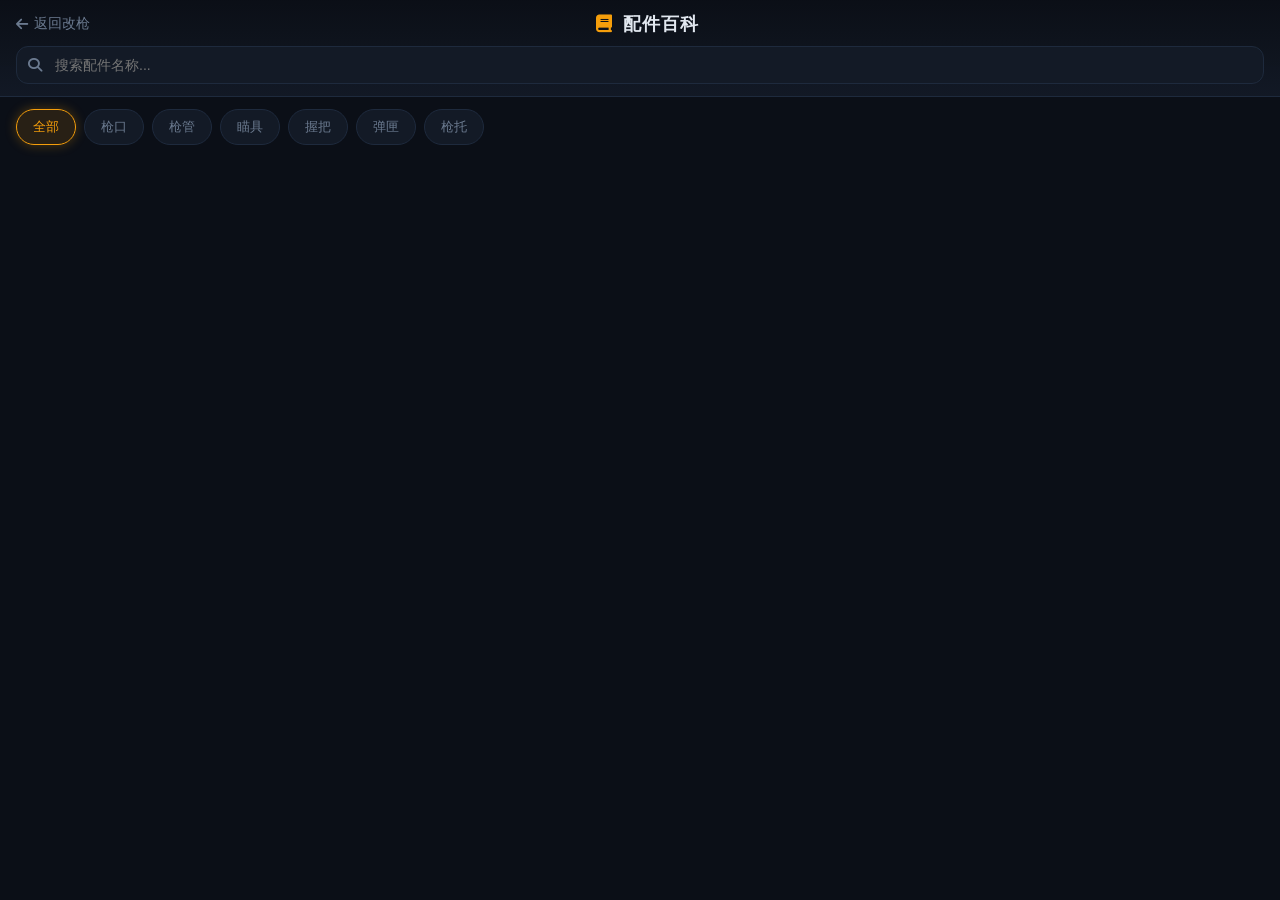
==== wiki.html @ 2f51e4b8 "feat: 更新真实配件数据并新增配件百科页面 - 基于 deltaforcetools.gg 更新配件属性数据库 - 优化AI算法，支持核心属性优先和全部拉满检测 - 新增配件百科查询页面(wiki" ====
<!DOCTYPE html>
<html lang="zh-CN">
<head>
    <meta charset="UTF-8">
    <meta name="viewport" content="width=device-width, initial-scale=1.0, user-scalable=no">
    <title>三角洲行动 · 配件百科</title>
    <link rel="stylesheet" href="style.css">
    <link rel="stylesheet" href="https://cdnjs.cloudflare.com/ajax/libs/font-awesome/6.5.1/css/all.min.css">
    <style>
        /* 百科页面专用样式 */
        .wiki-header {
            position: sticky; top:0; z-index:100;
            background: linear-gradient(180deg, rgba(11,15,23,0.98) 0%, rgba(19,26,38,0.95) 100%);
            backdrop-filter: blur(20px);
            border-bottom: 1px solid var(--border);
            padding: 12px 16px;
        }
        .wiki-header-top {
            display: flex; align-items: center; justify-content: space-between;
            margin-bottom: 10px;
        }
        .wiki-header-top h1 {
            font-size: 18px; font-weight: 700; letter-spacing: 1px;
            display: flex; align-items: center; gap: 10px;
        }
        .wiki-header-top .back-btn {
            color: var(--text-dim); text-decoration: none; font-size: 14px;
            display: flex; align-items: center; gap: 6px;
            transition: color 0.2s;
        }
        .wiki-header-top .back-btn:hover { color: var(--accent); }

        .search-box {
            position: relative;
        }
        .search-box input {
            width: 100%; padding: 10px 14px 10px 38px;
            background: var(--bg-card); border: 1px solid var(--border);
            border-radius: 12px; color: var(--text); font-size: 14px;
            outline: none; transition: border-color 0.2s;
        }
        .search-box input:focus { border-color: var(--accent); }
        .search-box i {
            position: absolute; left: 12px; top: 50%; transform: translateY(-50%);
            color: var(--text-dim); font-size: 14px;
        }
        .search-box .clear-btn {
            position: absolute; right: 10px; top: 50%; transform: translateY(-50%);
            background: none; border: none; color: var(--text-dim);
            cursor: pointer; font-size: 12px; display: none;
        }
        .search-box .clear-btn.show { display: block; }

        .category-tabs {
            display: flex; gap: 8px; overflow-x: auto;
            padding: 12px 16px; scrollbar-width: none;
            -webkit-overflow-scrolling: touch;
        }
        .category-tabs::-webkit-scrollbar { display: none; }
        .category-tab {
            flex-shrink: 0; padding: 8px 16px;
            background: var(--bg-card); border: 1px solid var(--border);
            border-radius: 20px; color: var(--text-dim); font-size: 13px;
            cursor: pointer; transition: all 0.2s; white-space: nowrap;
        }
        .category-tab:hover { border-color: var(--border-light); color: var(--text); }
        .category-tab.active {
            background: rgba(245,158,11,0.12); border-color: var(--accent);
            color: var(--accent); box-shadow: 0 0 12px var(--accent-glow);
        }

        .wiki-content { padding: 0 16px 24px; max-width: 800px; margin: 0 auto; }

        .attachment-card {
            background: var(--bg-card); border: 1px solid var(--border);
            border-radius: 14px; padding: 14px;
            margin-bottom: 10px; transition: all 0.2s;
            animation: fadeIn 0.3s ease;
        }
        .attachment-card:hover { border-color: var(--border-light); }

        .att-card-header {
            display: flex; align-items: center; gap: 10px; margin-bottom: 10px;
        }
        .att-card-icon { font-size: 28px; }
        .att-card-title { flex: 1; }
        .att-card-name { font-size: 15px; font-weight: 600; }
        .att-card-type {
            font-size: 11px; color: var(--text-dim); margin-top: 2px;
            display: inline-block; padding: 2px 8px;
            background: rgba(255,255,255,0.04); border-radius: 10px;
        }

        .att-card-stats {
            display: flex; flex-wrap: wrap; gap: 8px;
        }
        .att-stat-tag {
            font-size: 12px; padding: 5px 10px; border-radius: 8px;
            background: var(--bg); border: 1px solid var(--border);
            display: flex; align-items: center; gap: 4px;
        }
        .att-stat-tag.positive { color: var(--success); border-color: rgba(34,197,94,0.2); }
        .att-stat-tag.negative { color: var(--danger); border-color: rgba(239,68,68,0.2); }
        .att-stat-tag .stat-icon { font-size: 10px; opacity: 0.7; }

        .att-card-tuning {
            margin-top: 10px; padding-top: 10px;
            border-top: 1px solid var(--border);
        }
        .att-card-tuning-label {
            font-size: 11px; color: var(--text-dim); margin-bottom: 6px;
        }
        .att-card-tuning-list {
            display: flex; flex-wrap: wrap; gap: 6px;
        }
        .tuning-tag {
            font-size: 11px; padding: 4px 10px;
            background: rgba(245,158,11,0.08); border: 1px solid rgba(245,158,11,0.15);
            border-radius: 8px; color: var(--accent);
        }

        .empty-state {
            text-align: center; padding: 60px 20px; color: var(--text-dim);
        }
        .empty-state i { font-size: 48px; margin-bottom: 16px; opacity: 0.3; }
        .empty-state p { font-size: 14px; }

        .result-count {
            font-size: 12px; color: var(--text-dim);
            padding: 0 16px 8px; max-width: 800px; margin: 0 auto;
        }

        @keyframes fadeIn {
            from { opacity: 0; transform: translateY(8px); }
            to { opacity: 1; transform: translateY(0); }
        }
    </style>
</head>
<body>
    <header class="wiki-header">
        <div class="wiki-header-top">
            <a href="index.html" class="back-btn"><i class="fas fa-arrow-left"></i> 返回改枪</a>
            <h1><i class="fas fa-book" style="color:var(--accent)"></i> 配件百科</h1>
            <span style="width:60px"></span>
        </div>
        <div class="search-box">
            <i class="fas fa-search"></i>
            <input type="text" id="searchInput" placeholder="搜索配件名称...">
            <button class="clear-btn" id="clearSearch"><i class="fas fa-times"></i></button>
        </div>
    </header>

    <div class="category-tabs" id="categoryTabs"></div>

    <div class="result-count" id="resultCount"></div>
    <main class="wiki-content" id="wikiContent"></main>

    <script src="script.js"></script>
    <script>
    (function() {
        const categories = [
            { key: 'all', name: '全部' },
            { key: 'muzzle', name: '枪口' },
            { key: 'barrel', name: '枪管' },
            { key: 'optic', name: '瞄具' },
            { key: 'grip', name: '握把' },
            { key: 'magazine', name: '弹匣' },
            { key: 'stock', name: '枪托' }
        ];

        let currentCategory = 'all';
        let searchQuery = '';

        const statKeyMap = {
            recoil: { name: '后坐力', icon: 'fa-arrows-alt-v', color: '#ef4444' },
            stability: { name: '稳定性', icon: 'fa-bullseye', color: '#3b82f6' },
            control: { name: '操控', icon: 'fa-running', color: '#22c55e' },
            range: { name: '射程', icon: 'fa-ruler-horizontal', color: '#f59e0b' },
            hipfire: { name: '腰射', icon: 'fa-crosshairs', color: '#a855f7' },
            armor: { name: '穿甲', icon: 'fa-shield-alt', color: '#e67e22' }
        };

        function initWiki() {
            renderTabs();
            renderAttachments();
            bindEvents();
        }

        function renderTabs() {
            const tabs = document.getElementById('categoryTabs');
            tabs.innerHTML = categories.map(c => `
                <button class="category-tab ${c.key === currentCategory ? 'active' : ''}" data-key="${c.key}">
                    ${c.name}
                </button>
            `).join('');

            tabs.querySelectorAll('.category-tab').forEach(tab => {
                tab.addEventListener('click', () => {
                    currentCategory = tab.dataset.key;
                    renderTabs();
                    renderAttachments();
                });
            });
        }

        function renderAttachments() {
            const container = document.getElementById('wikiContent');
            const countEl = document.getElementById('resultCount');

            let items = ALL_ATTACHMENTS_FLAT;

            if (currentCategory !== 'all') {
                items = items.filter(a => a.slot === currentCategory);
            }

            if (searchQuery.trim()) {
                const q = searchQuery.toLowerCase();
                items = items.filter(a => a.name.toLowerCase().includes(q));
            }

            countEl.textContent = `共 ${items.length} 个配件`;

            if (items.length === 0) {
                container.innerHTML = `
                    <div class="empty-state">
                        <i class="fas fa-search"></i>
                        <p>未找到匹配的配件</p>
                    </div>
                `;
                return;
            }

            container.innerHTML = items.map(att => {
                const statsHtml = Object.entries(att.stats || {})
                    .filter(([k, v]) => v !== 0)
                    .map(([k, v]) => {
                        const info = statKeyMap[k] || { name: k, icon: '', color: '#fff' };
                        const cls = v > 0 ? 'positive' : 'negative';
                        const sign = v > 0 ? '+' : '';
                        return `<div class="att-stat-tag ${cls}">
                            <i class="fas ${info.icon} stat-icon"></i>
                            <span>${info.name} ${sign}${v}</span>
                        </div>`;
                    }).join('');

                const tuningHtml = (att.tuning && att.tuning.length > 0)
                    ? `<div class="att-card-tuning">
                        <div class="att-card-tuning-label">精校选项</div>
                        <div class="att-card-tuning-list">
                            ${att.tuning.map(t => `<span class="tuning-tag">${t.name}</span>`).join('')}
                        </div>
                    </div>`
                    : '';

                return `
                <div class="attachment-card">
                    <div class="att-card-header">
                        <span class="att-card-icon">${att.emoji}</span>
                        <div class="att-card-title">
                            <div class="att-card-name">${att.name}</div>
                            <span class="att-card-type">${att.slotName}</span>
                        </div>
                    </div>
                    <div class="att-card-stats">
                        ${statsHtml || '<span style="color:var(--text-dim);font-size:12px;">无属性变化</span>'}
                    </div>
                    ${tuningHtml}
                </div>
                `;
            }).join('');
        }

        function bindEvents() {
            const input = document.getElementById('searchInput');
            const clearBtn = document.getElementById('clearSearch');

            input.addEventListener('input', () => {
                searchQuery = input.value;
                clearBtn.classList.toggle('show', searchQuery.length > 0);
                renderAttachments();
            });

            clearBtn.addEventListener('click', () => {
                input.value = '';
                searchQuery = '';
                clearBtn.classList.remove('show');
                renderAttachments();
            });
        }

        // 等待 script.js 加载完成
        if (typeof ALL_ATTACHMENTS_FLAT !== 'undefined') {
            initWiki();
        } else {
            window.addEventListener('load', initWiki);
        }
    })();
    </script>
</body>
</html>
---- style.css ----
/* ===== 三角洲改枪工坊 v2.0 ===== */
:root {
    --bg: #0b0f17;
    --bg-card: #131a26;
    --bg-hover: #1a2333;
    --border: #1e2a3d;
    --border-light: #2a3a50;
    --text: #e2e8f0;
    --text-dim: #6b7a8f;
    --accent: #f59e0b;
    --accent-glow: rgba(245,158,11,0.3);
    --danger: #ef4444;
    --success: #22c55e;
    --info: #3b82f6;
    --purple: #a855f7;
    --cyan: #06b6d4;
}

* { margin:0; padding:0; box-sizing:border-box; -webkit-tap-highlight-color:transparent; }

body {
    font-family: -apple-system,BlinkMacSystemFont,"Segoe UI",Roboto,"Helvetica Neue",Arial,sans-serif;
    background: var(--bg);
    color: var(--text);
    min-height: 100vh;
    overflow-x: hidden;
}

/* ===== 顶部导航 ===== */
.app-header {
    position: sticky; top:0; z-index:100;
    background: linear-gradient(180deg, rgba(11,15,23,0.98) 0%, rgba(19,26,38,0.95) 100%);
    backdrop-filter: blur(20px);
    border-bottom: 1px solid var(--border);
    padding: 12px 16px;
    display: flex; align-items: center; justify-content: space-between;
}

.header-left { display:flex; align-items:center; gap:10px; }
.logo-icon { font-size:22px; color:var(--accent); }
.app-header h1 { font-size:18px; font-weight:700; letter-spacing:1px; }

.header-right { display:flex; align-items:center; gap:10px; }
.badge {
    background: linear-gradient(135deg, var(--accent), #d97706);
    color:#000; font-size:11px; font-weight:700;
    padding:4px 10px; border-radius:20px;
}
.version { font-size:12px; color:var(--text-dim); }

.btn-wiki {
    color: var(--text-dim); text-decoration: none; font-size: 13px;
    display: flex; align-items: center; gap: 6px;
    padding: 6px 12px; border-radius: 20px;
    border: 1px solid var(--border);
    transition: all 0.2s;
}
.btn-wiki:hover {
    color: var(--accent); border-color: var(--accent);
    background: rgba(245,158,11,0.08);
}

/* ===== 主内容区 ===== */
.app-main { padding:16px; max-width:800px; margin:0 auto; }

.section-label {
    font-size:14px; font-weight:600; color:var(--text-dim);
    margin-bottom:12px; display:flex; align-items:center; gap:8px;
}
.section-label .hint { font-size:12px; font-weight:400; color:var(--text-dim); margin-left:auto; }

/* ===== 枪械横向滑动 ===== */
.weapon-carousel-section { margin-bottom:20px; }

.weapon-carousel {
    display:flex; gap:10px; overflow-x:auto;
    padding-bottom:8px; scrollbar-width:none;
    -webkit-overflow-scrolling:touch;
}
.weapon-carousel::-webkit-scrollbar { display:none; }

.weapon-card {
    flex-shrink:0; width:110px;
    background: var(--bg-card);
    border: 1.5px solid var(--border);
    border-radius: 14px;
    padding: 14px 10px;
    text-align:center; cursor:pointer;
    transition: all 0.25s cubic-bezier(0.4,0,0.2,1);
    position:relative; overflow:hidden;
}
.weapon-card::before {
    content:''; position:absolute; inset:0;
    background: radial-gradient(circle at 50% 0%, rgba(245,158,11,0.08), transparent 70%);
    opacity:0; transition:opacity 0.3s;
}
.weapon-card:hover::before, .weapon-card.active::before { opacity:1; }

.weapon-card:hover {
    border-color: var(--border-light);
    transform: translateY(-2px);
}
.weapon-card.active {
    border-color: var(--accent);
    background: linear-gradient(180deg, rgba(245,158,11,0.1) 0%, var(--bg-card) 60%);
    box-shadow: 0 0 20px var(--accent-glow);
}

.weapon-card .icon { font-size:32px; margin-bottom:6px; display:block; }
.weapon-card .name { font-size:13px; font-weight:600; }
.weapon-card .type { font-size:11px; color:var(--text-dim); margin-top:2px; }

/* ===== 枪械信息卡 ===== */
.weapon-info-card {
    background: linear-gradient(135deg, rgba(245,158,11,0.08), rgba(59,130,246,0.05));
    border: 1px solid var(--border);
    border-radius: 16px;
    padding: 20px;
    display:flex; align-items:center; gap:16px;
    margin-bottom:20px;
    animation: fadeIn 0.4s ease;
}
.weapon-icon-large { font-size:48px; }
.weapon-meta h3 { font-size:20px; margin-bottom:4px; }
.weapon-meta p { font-size:13px; color:var(--text-dim); margin-bottom:8px; }
.weapon-tags { display:flex; gap:6px; flex-wrap:wrap; }
.tag {
    font-size:11px; padding:3px 10px;
    background: rgba(255,255,255,0.06);
    border:1px solid var(--border); border-radius:20px;
    color:var(--text-dim);
}
.tag.accent { color:var(--accent); border-color:rgba(245,158,11,0.3); }

/* ===== 属性滑块区 ===== */
.stats-panel { margin-bottom:20px; }

.stats-list { display:flex; flex-direction:column; gap:14px; }

.stat-row {
    background: var(--bg-card);
    border: 1px solid var(--border);
    border-radius: 14px;
    padding: 16px;
    transition: border-color 0.2s;
}
.stat-row:hover { border-color: var(--border-light); }

.stat-top {
    display:flex; justify-content:space-between; align-items:center;
    margin-bottom:12px;
}
.stat-label { display:flex; align-items:center; gap:8px; font-size:14px; font-weight:600; }
.stat-icon { font-size:16px; }
.stat-value-box {
    background: rgba(245,158,11,0.12);
    color: var(--accent);
    font-size:18px; font-weight:700;
    padding:4px 14px; border-radius:10px;
    min-width:56px; text-align:center;
}

/* 拖拽滑块 */
.slider-container { position:relative; height:36px; display:flex; align-items:center; }
.slider-track {
    position:absolute; left:0; right:0; height:6px;
    background: var(--bg); border-radius:3px; overflow:hidden;
}
.slider-fill {
    height:100%; border-radius:3px;
    transition: width 0.15s ease-out;
}
.slider-thumb {
    position:absolute; top:50%; transform:translate(-50%,-50%);
    width:28px; height:28px;
    background: #fff;
    border-radius:50%;
    box-shadow: 0 2px 10px rgba(0,0,0,0.4), 0 0 0 4px rgba(245,158,11,0.2);
    cursor: grab; z-index:2;
    transition: box-shadow 0.2s, transform 0.1s;
    display:flex; align-items:center; justify-content:center;
}
.slider-thumb::after {
    content:''; width:8px; height:8px; border-radius:50%;
    background: var(--accent);
}
.slider-thumb:active {
    cursor: grabbing;
    transform: translate(-50%,-50%) scale(1.15);
    box-shadow: 0 2px 14px rgba(0,0,0,0.5), 0 0 0 6px rgba(245,158,11,0.3);
}

.stat-scale {
    display:flex; justify-content:space-between;
    font-size:11px; color:var(--text-dim);
    margin-top:6px; padding:0 4px;
}

/* ===== 操作按钮 ===== */
.action-panel {
    display:flex; gap:12px; margin-bottom:20px;
    position:sticky; bottom:16px; z-index:50;
}

.btn-ai, .btn-reset {
    flex:1; padding:14px; border:none; border-radius:14px;
    font-size:15px; font-weight:700; cursor:pointer;
    display:flex; align-items:center; justify-content:center; gap:8px;
    transition: all 0.2s; font-family:inherit;
}
.btn-ai {
    background: linear-gradient(135deg, var(--accent), #d97706);
    color:#000; box-shadow: 0 4px 20px rgba(245,158,11,0.3);
}
.btn-ai:hover { transform:translateY(-2px); box-shadow:0 6px 28px rgba(245,158,11,0.4); }
.btn-ai:active { transform:translateY(0); }

.btn-reset {
    background: var(--bg-card); color:var(--text);
    border:1px solid var(--border);
}
.btn-reset:hover { border-color:var(--border-light); }

/* ===== 加载遮罩 ===== */
.loading-mask {
    position:fixed; inset:0; z-index:200;
    background: rgba(11,15,23,0.9);
    backdrop-filter:blur(10px);
    display:flex; flex-direction:column;
    align-items:center; justify-content:center; gap:16px;
}
.loading-spinner {
    width:48px; height:48px; border-radius:50%;
    border:3px solid var(--border);
    border-top-color: var(--accent);
    animation: spin 0.8s linear infinite;
}
.loading-mask p { color:var(--text-dim); font-size:14px; }

/* ===== 结果面板 ===== */
.result-panel {
    background: var(--bg-card);
    border: 1px solid var(--border);
    border-radius: 16px;
    padding: 20px;
    animation: slideUp 0.4s ease;
}

.result-header {
    display:flex; justify-content:space-between; align-items:center;
    margin-bottom:16px;
}
.result-header h2 { font-size:16px; display:flex; align-items:center; gap:8px; }
.match-score {
    font-size:13px; font-weight:700; color:var(--success);
    background: rgba(34,197,94,0.1);
    padding:4px 12px; border-radius:20px;
}

/* 配件网格 */
.attachments-grid {
    display:grid;
    grid-template-columns: repeat(auto-fill, minmax(140px, 1fr));
    gap:10px; margin-bottom:20px;
}

.attachment-item {
    background: var(--bg);
    border: 1px solid var(--border);
    border-radius: 12px;
    padding: 12px;
    text-align:center;
    transition: all 0.2s;
}
.attachment-item:hover { border-color: var(--border-light); }

.att-icon { font-size:24px; margin-bottom:6px; display:block; }
.att-slot { font-size:10px; color:var(--text-dim); text-transform:uppercase; letter-spacing:1px; }
.att-name { font-size:12px; font-weight:600; margin-top:2px; }
.att-bonus {
    font-size:11px; color:var(--success); margin-top:4px;
    display:flex; justify-content:center; gap:6px; flex-wrap:wrap;
}
.att-bonus span.negative { color:var(--danger); }

/* 最终属性 */
.final-stats { margin-bottom:20px; }
.final-stats h3 { font-size:14px; color:var(--text-dim); margin-bottom:10px; }

.final-stats-list {
    display:grid; grid-template-columns: repeat(3, 1fr); gap:8px;
}
.final-stat {
    background: var(--bg);
    border-radius: 10px; padding: 10px;
    text-align:center;
}
.final-stat-name { font-size:11px; color:var(--text-dim); }
.final-stat-value { font-size:16px; font-weight:700; margin-top:2px; }
.final-stat-value.good { color:var(--success); }
.final-stat-value.bad { color:var(--danger); }

/* 改枪码 */
.code-area { margin-top:16px; }
.code-box {
    background: var(--bg);
    border: 1.5px dashed var(--border-light);
    border-radius: 12px;
    padding: 14px;
    display:flex; align-items:center; gap:10px;
}
.code-text {
    flex:1; font-family:"SF Mono", Monaco, monospace;
    font-size:13px; color:var(--accent); word-break:break-all;
}
.btn-copy {
    background: var(--bg-card); color:var(--text);
    border:1px solid var(--border); border-radius:8px;
    padding:8px 14px; cursor:pointer; font-size:14px;
    transition: all 0.2s;
}
.btn-copy:hover { border-color:var(--accent); color:var(--accent); }
.btn-copy.copied { background:var(--success); color:#fff; border-color:var(--success); }
.code-tip { font-size:11px; color:var(--text-dim); margin-top:8px; text-align:center; }

/* ===== Toast ===== */
.toast {
    position:fixed; bottom:80px; left:50%; transform:translateX(-50%) translateY(100px);
    background: var(--bg-card); border:1px solid var(--border);
    padding:12px 24px; border-radius:24px; font-size:14px;
    opacity:0; pointer-events:none; z-index:300;
    transition: all 0.3s ease;
}
.toast.show { opacity:1; transform:translateX(-50%) translateY(0); }

/* ===== 动画 ===== */
@keyframes fadeIn {
    from { opacity:0; transform:translateY(10px); }
    to { opacity:1; transform:translateY(0); }
}
@keyframes slideUp {
    from { opacity:0; transform:translateY(20px); }
    to { opacity:1; transform:translateY(0); }
}
@keyframes spin {
    to { transform:rotate(360deg); }
}

/* ===== 响应式 ===== */
@media (min-width: 768px) {
    .app-main { padding:24px; }
    .weapon-card { width:130px; padding:18px 14px; }
    .attachments-grid { grid-template-columns: repeat(4, 1fr); }
    .final-stats-list { grid-template-columns: repeat(6, 1fr); }
}

/* ===== 精校面板 ===== */
.tuning-panel { margin-bottom:20px; }

.tuning-list { display:flex; flex-direction:column; gap:12px; }

.tuning-item {
    background: var(--bg);
    border: 1px solid var(--border);
    border-radius: 14px;
    padding: 14px;
    transition: border-color 0.2s;
}
.tuning-item:hover { border-color: var(--border-light); }

.tuning-header {
    display:flex; align-items:center; gap:10px;
    margin-bottom:10px;
}
.tuning-icon { font-size:24px; }
.tuning-name { font-size:14px; font-weight:600; }
.tuning-slot { font-size:11px; color:var(--text-dim); margin-top:2px; }

.tuning-options {
    display:flex; gap:8px; flex-wrap:wrap;
}
.tuning-btn {
    flex:1; min-width:100px;
    background: var(--bg-card);
    border: 1px solid var(--border);
    border-radius: 10px;
    padding: 10px 12px;
    color: var(--text);
    font-size:13px; font-weight:500;
    cursor:pointer; transition: all 0.2s;
    font-family:inherit; text-align:center;
}
.tuning-btn:hover { border-color: var(--accent); color: var(--accent); }
.tuning-btn.active {
    background: rgba(245,158,11,0.12);
    border-color: var(--accent);
    color: var(--accent);
    box-shadow: 0 0 12px var(--accent-glow);
}
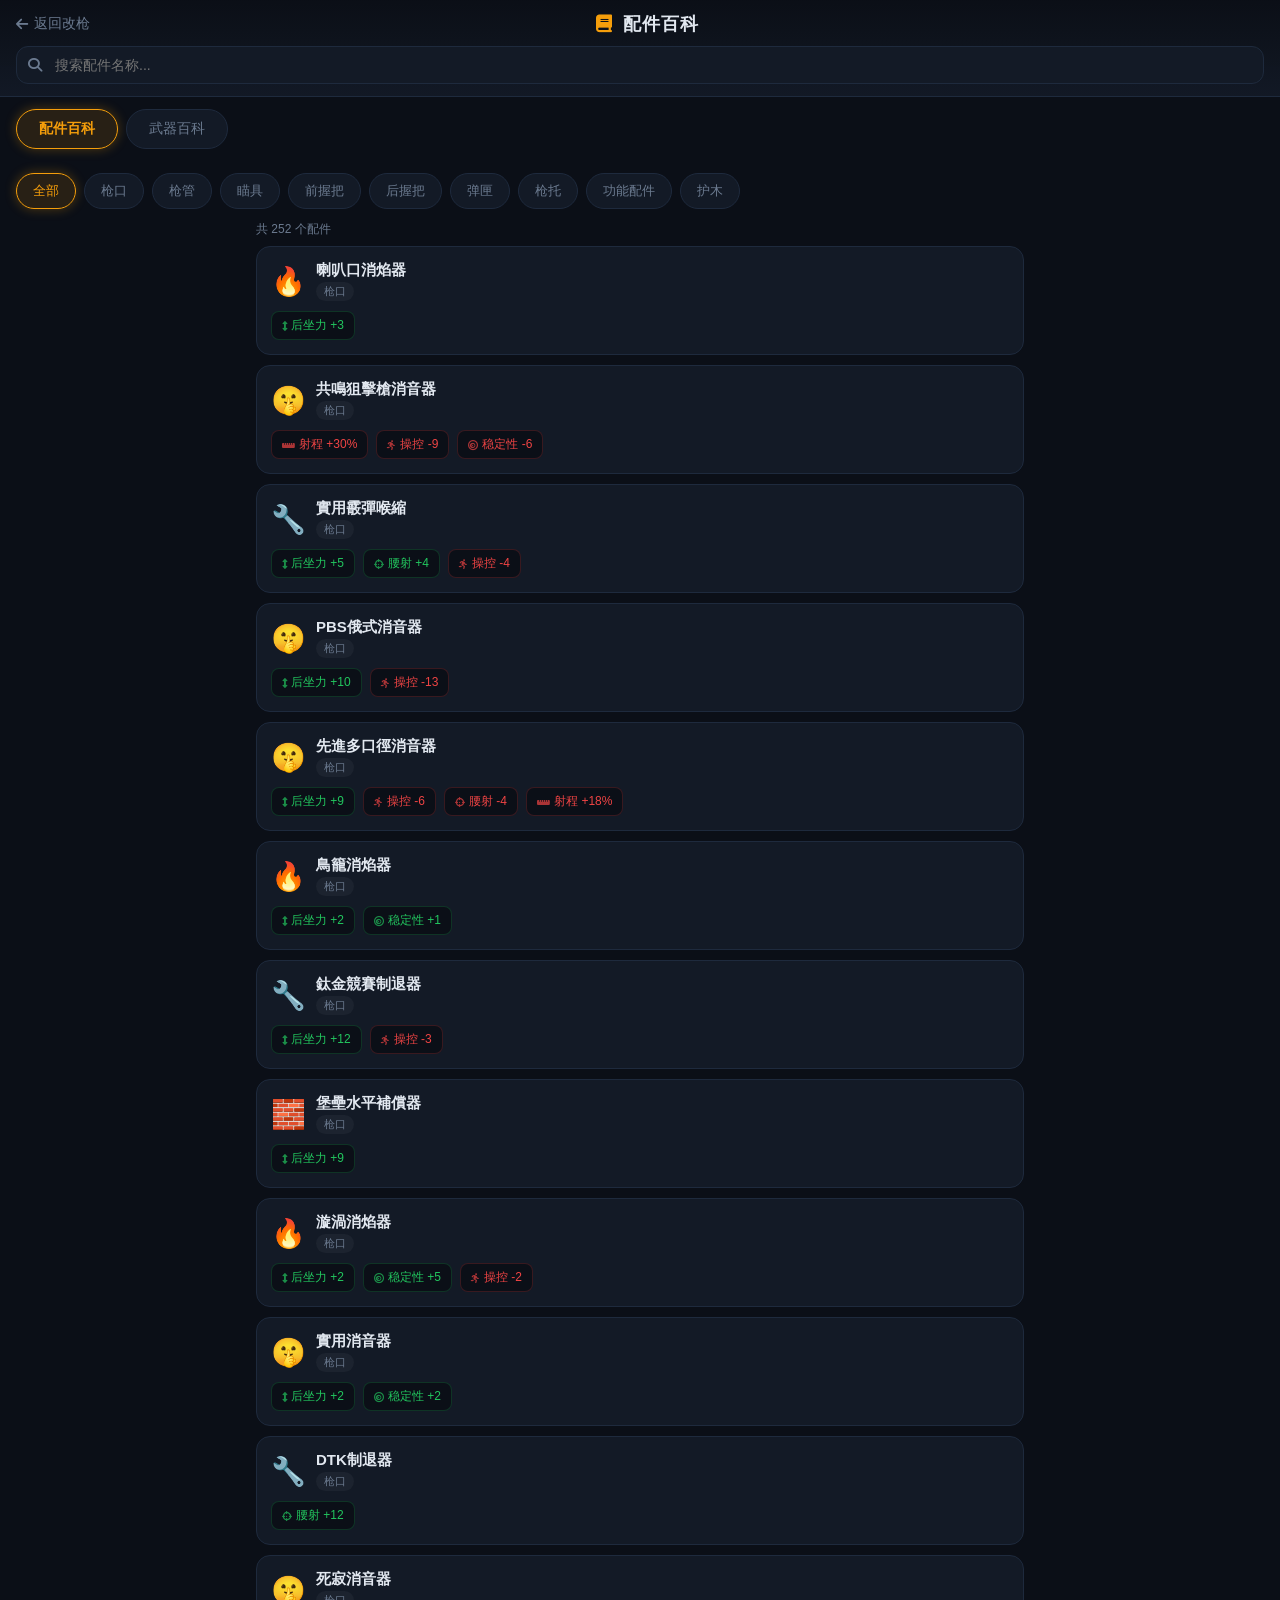
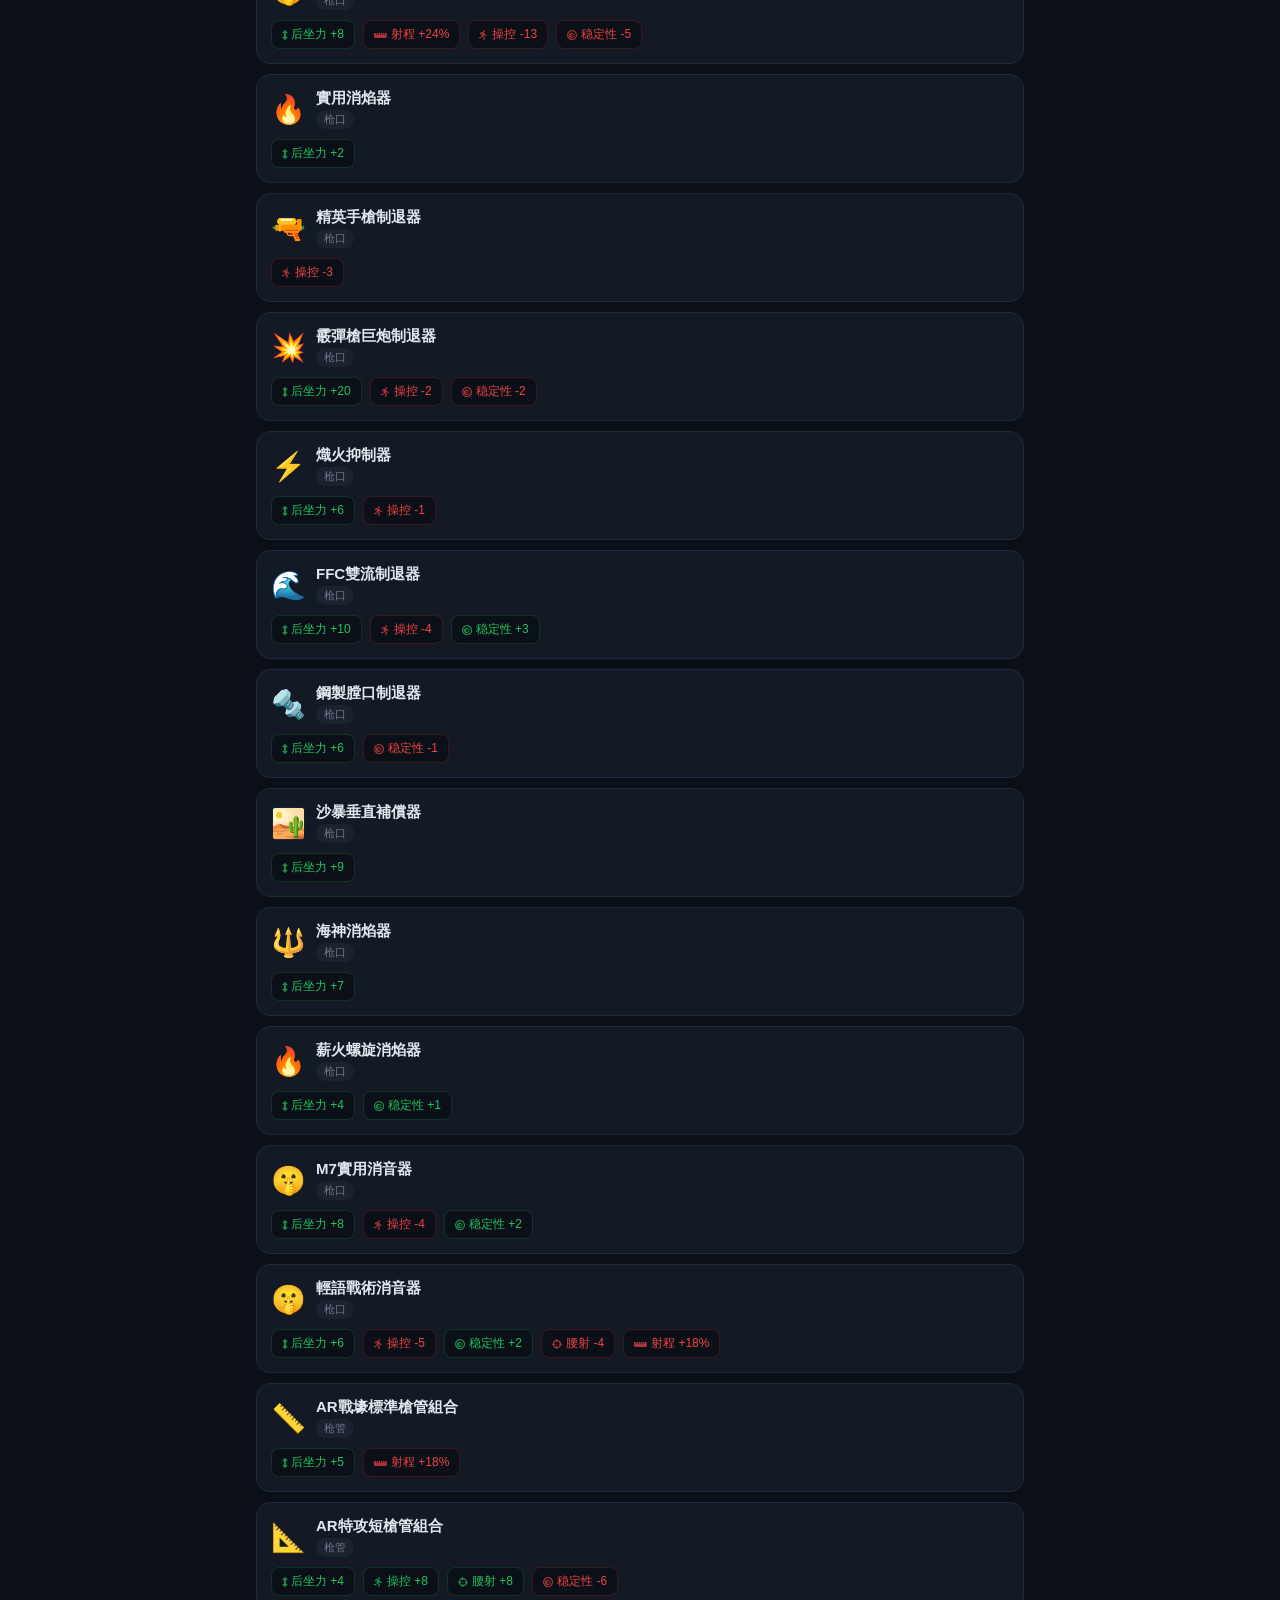
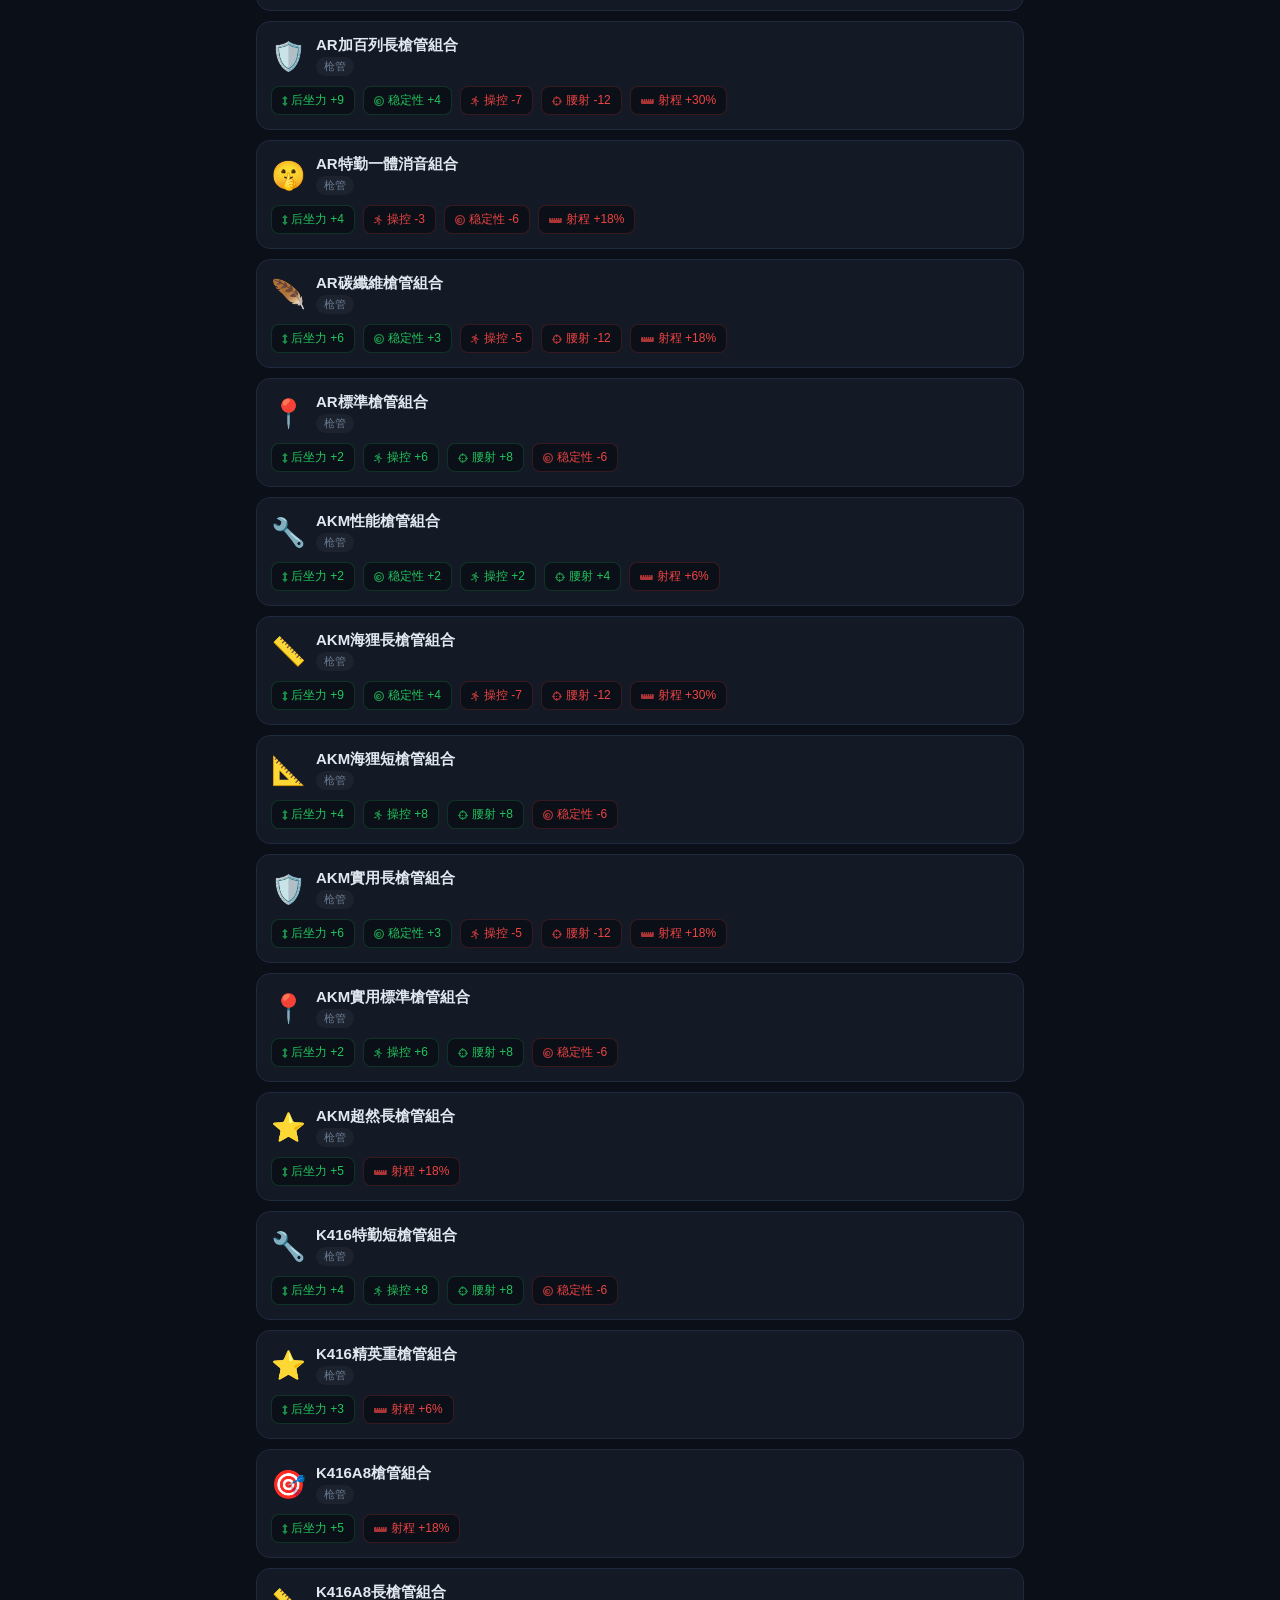
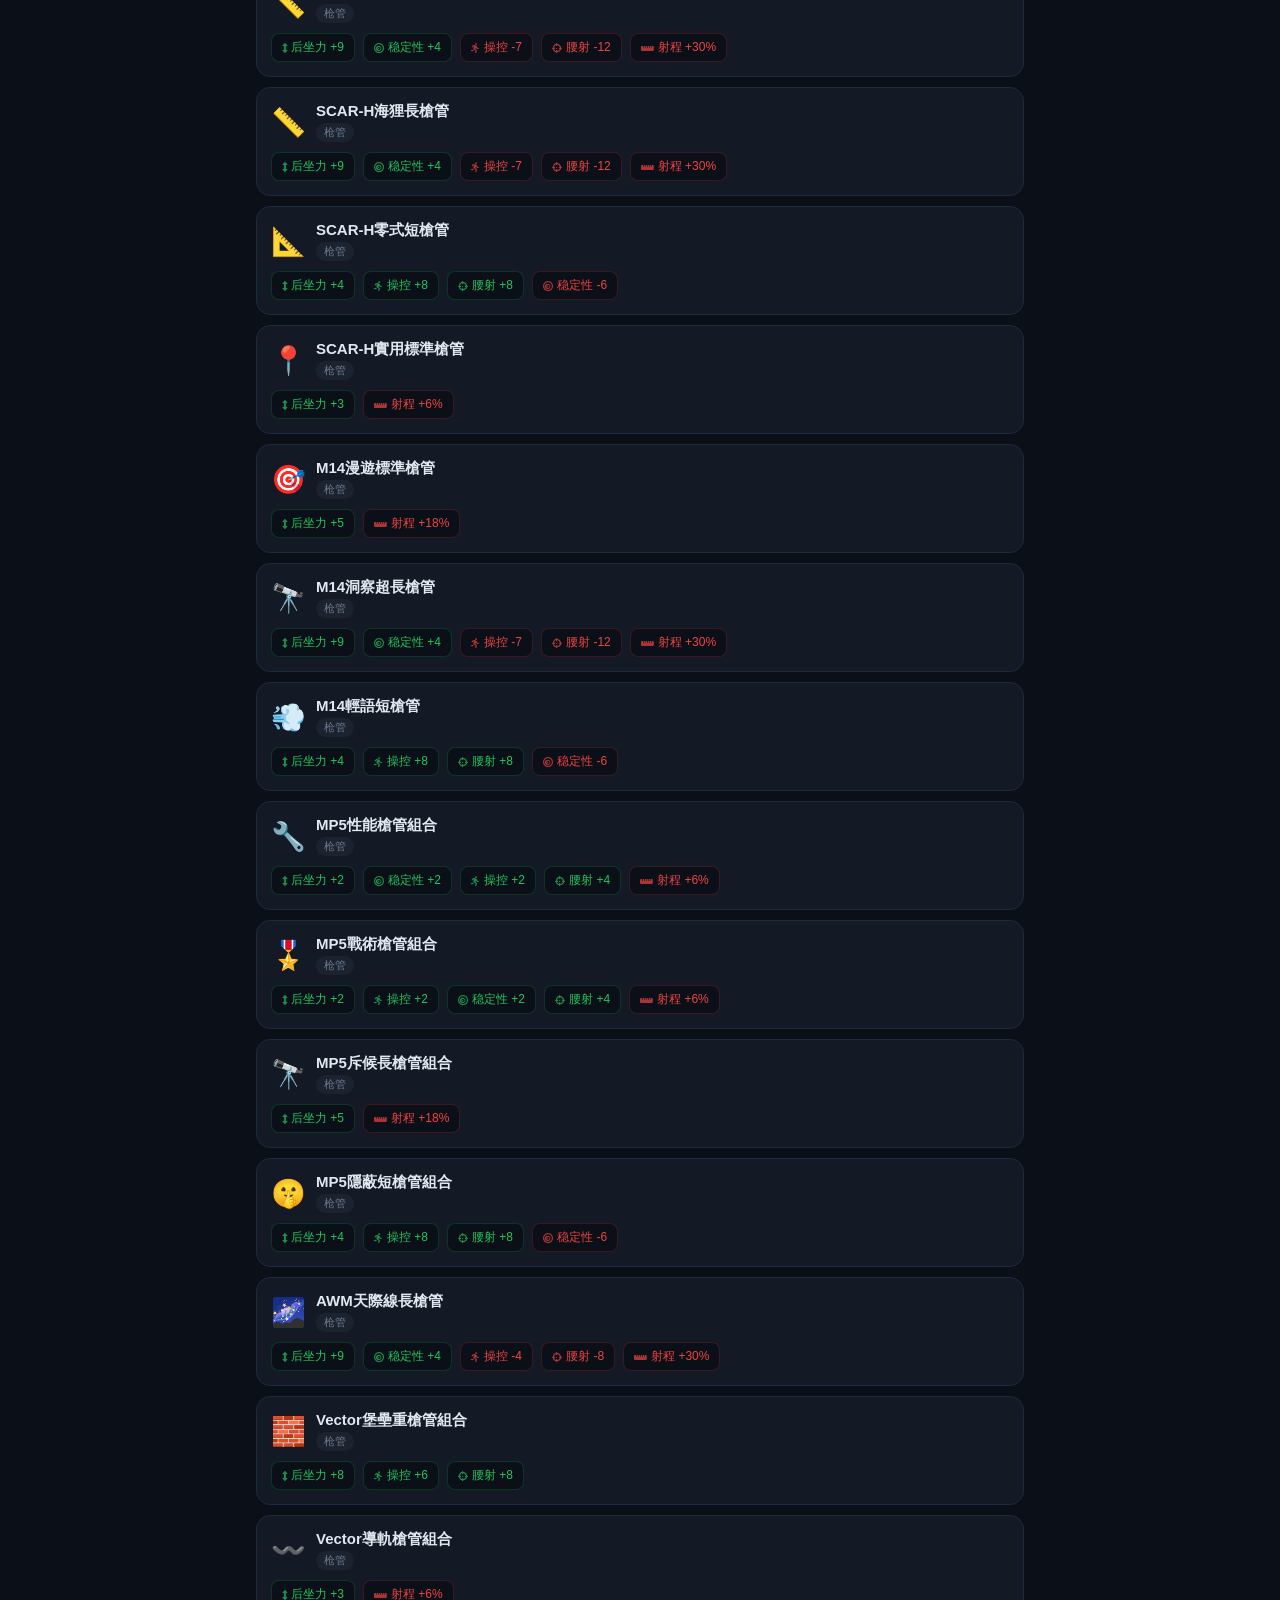
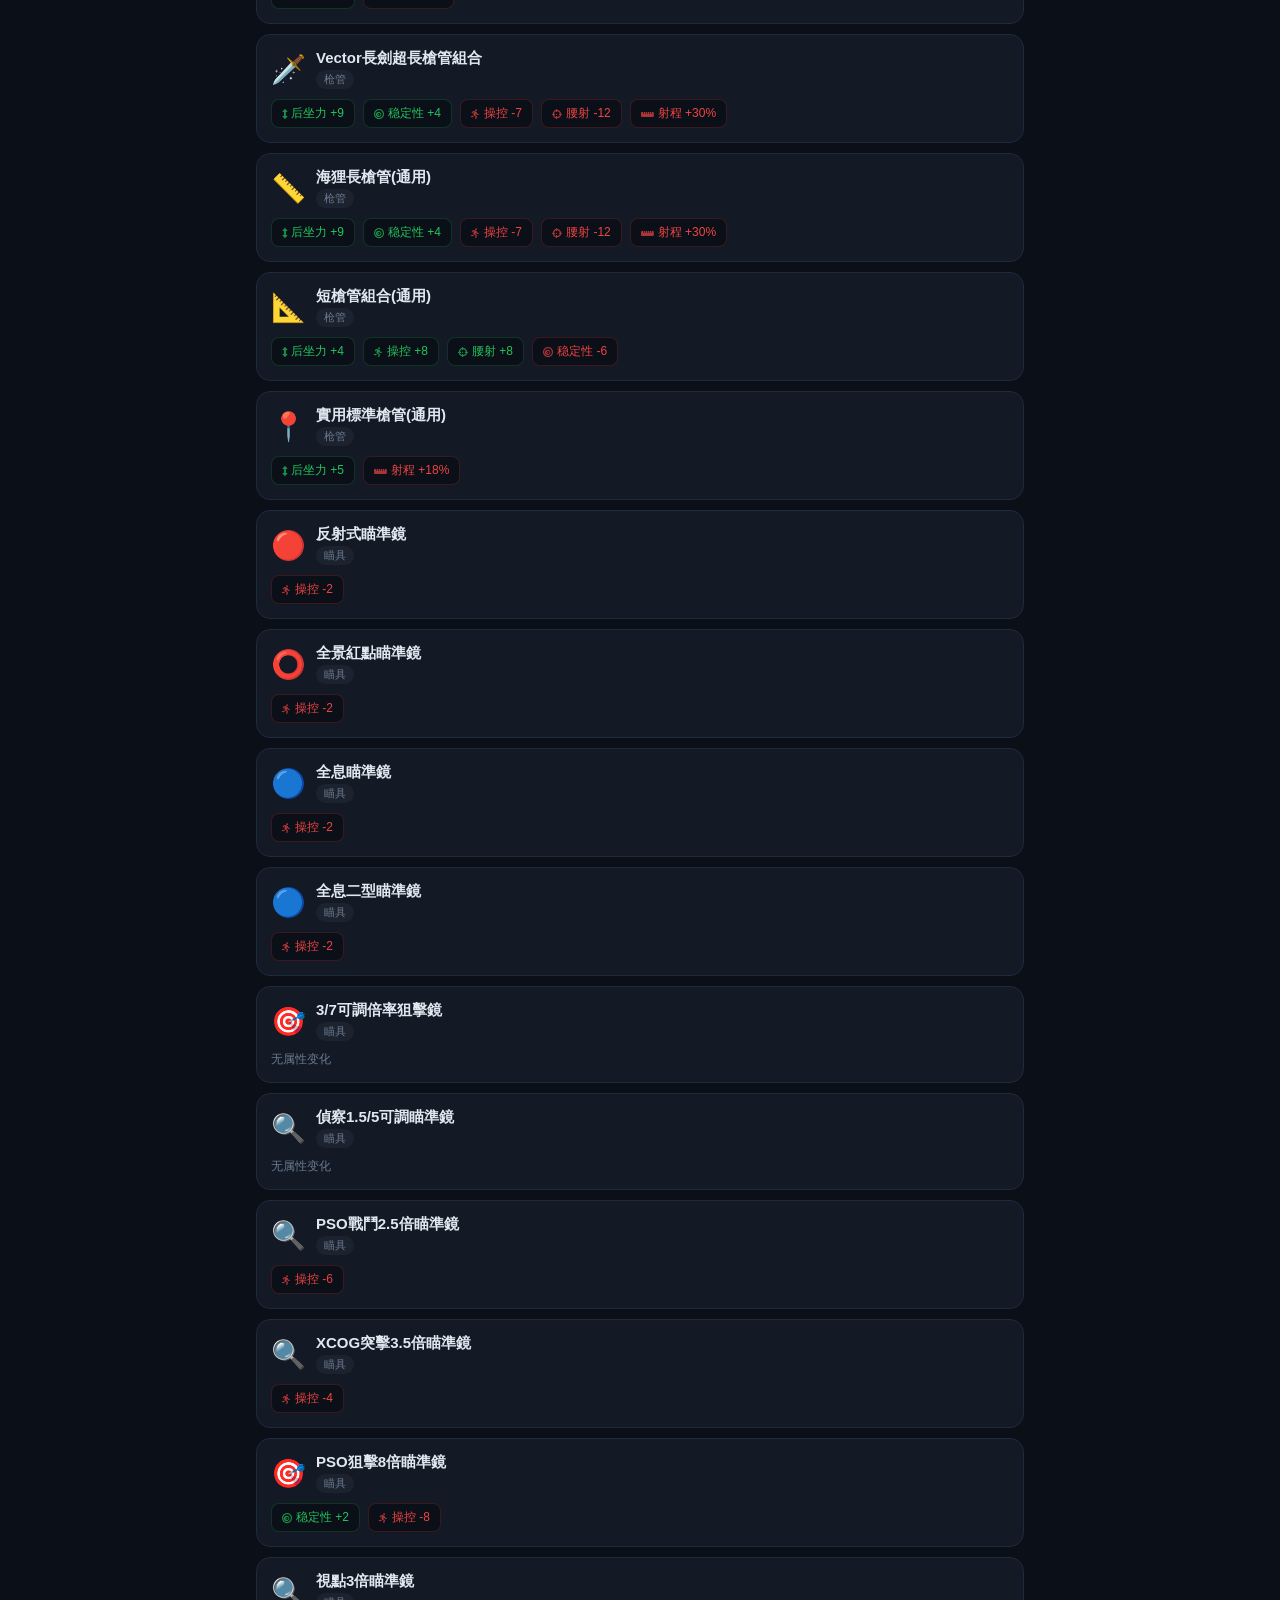
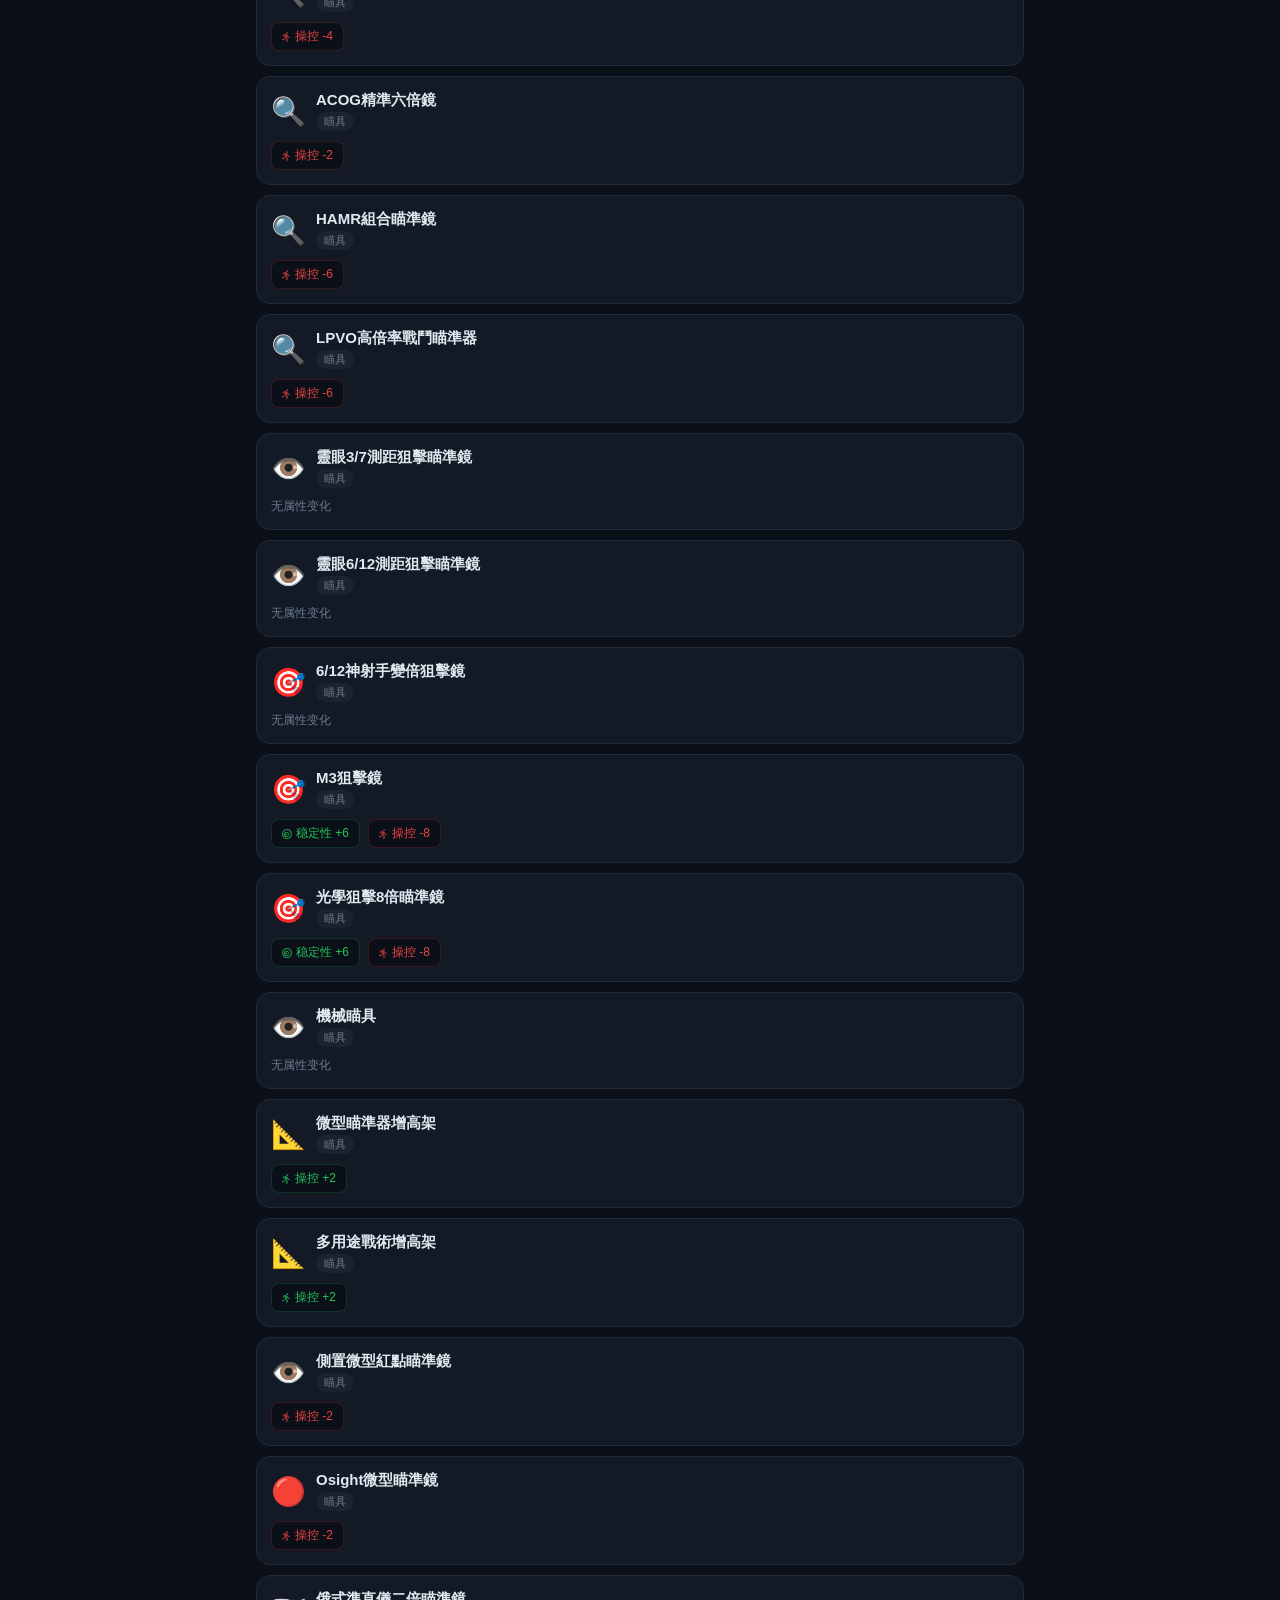
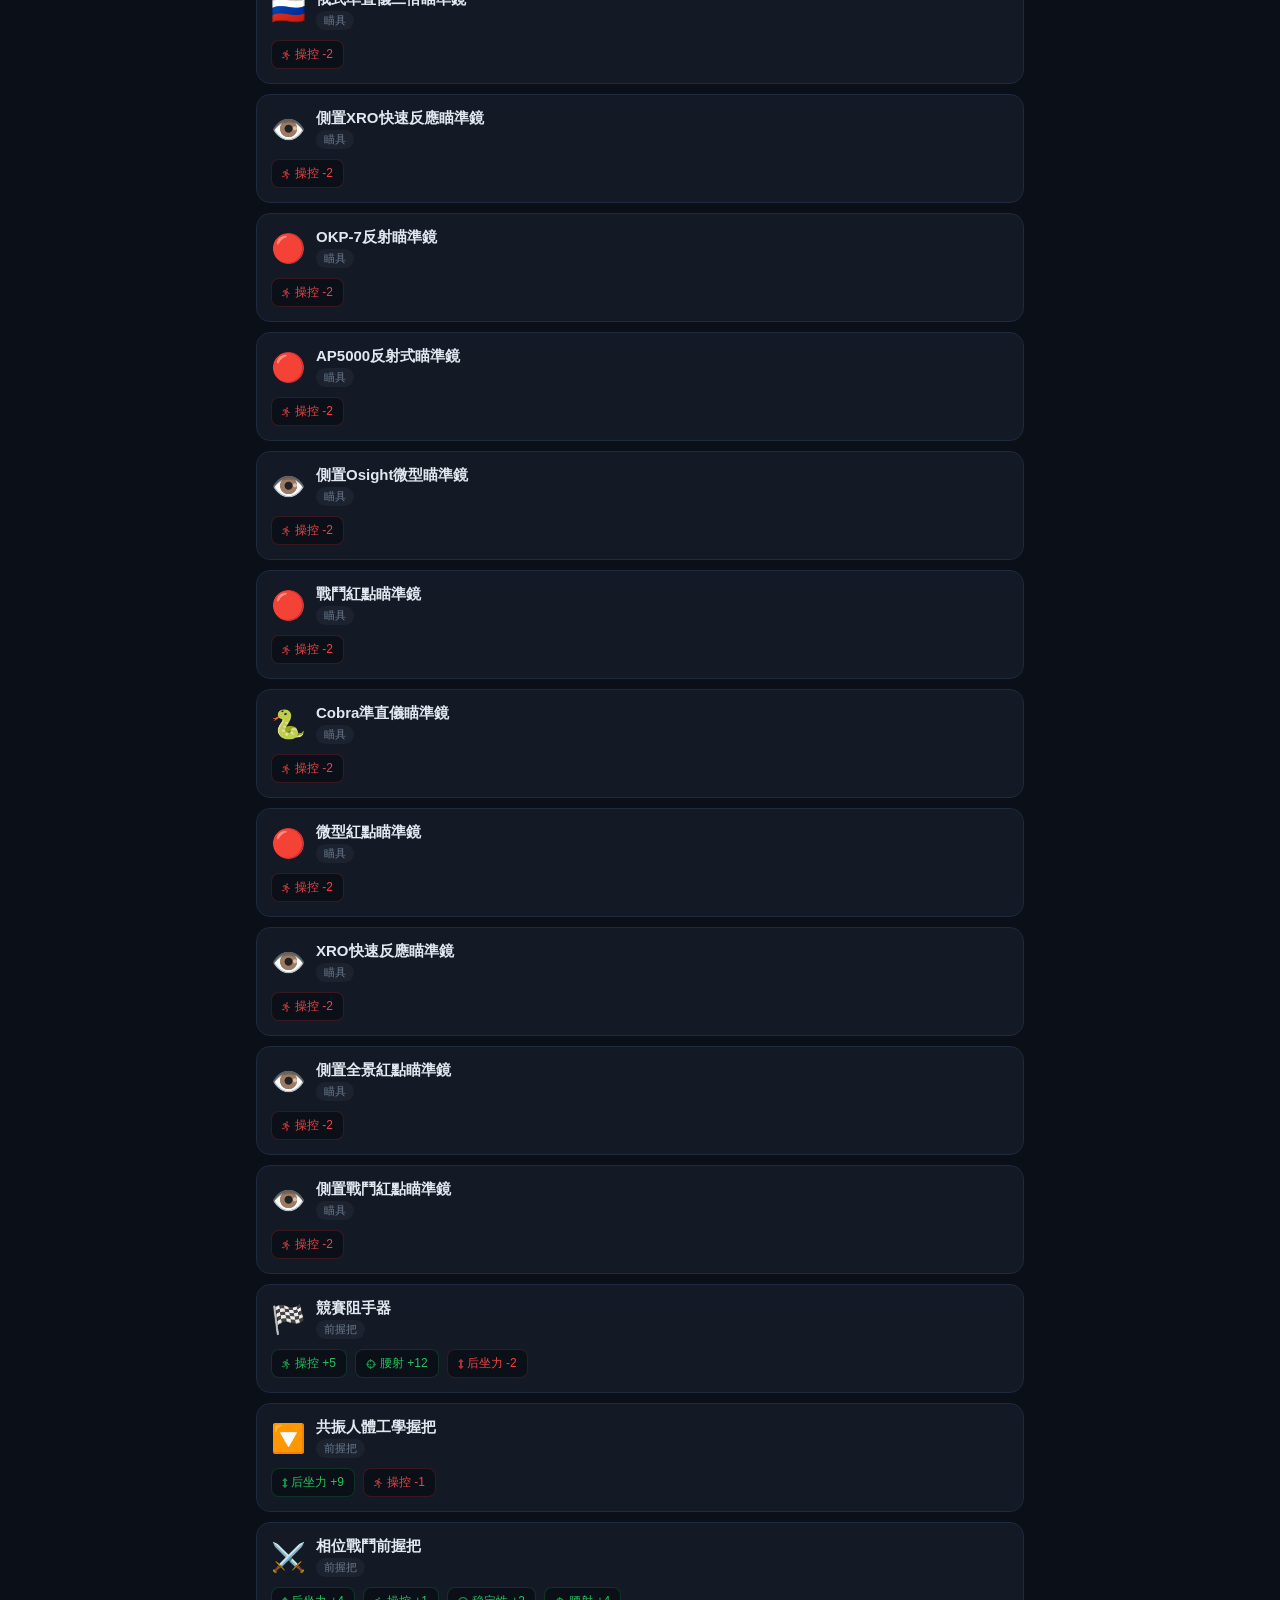
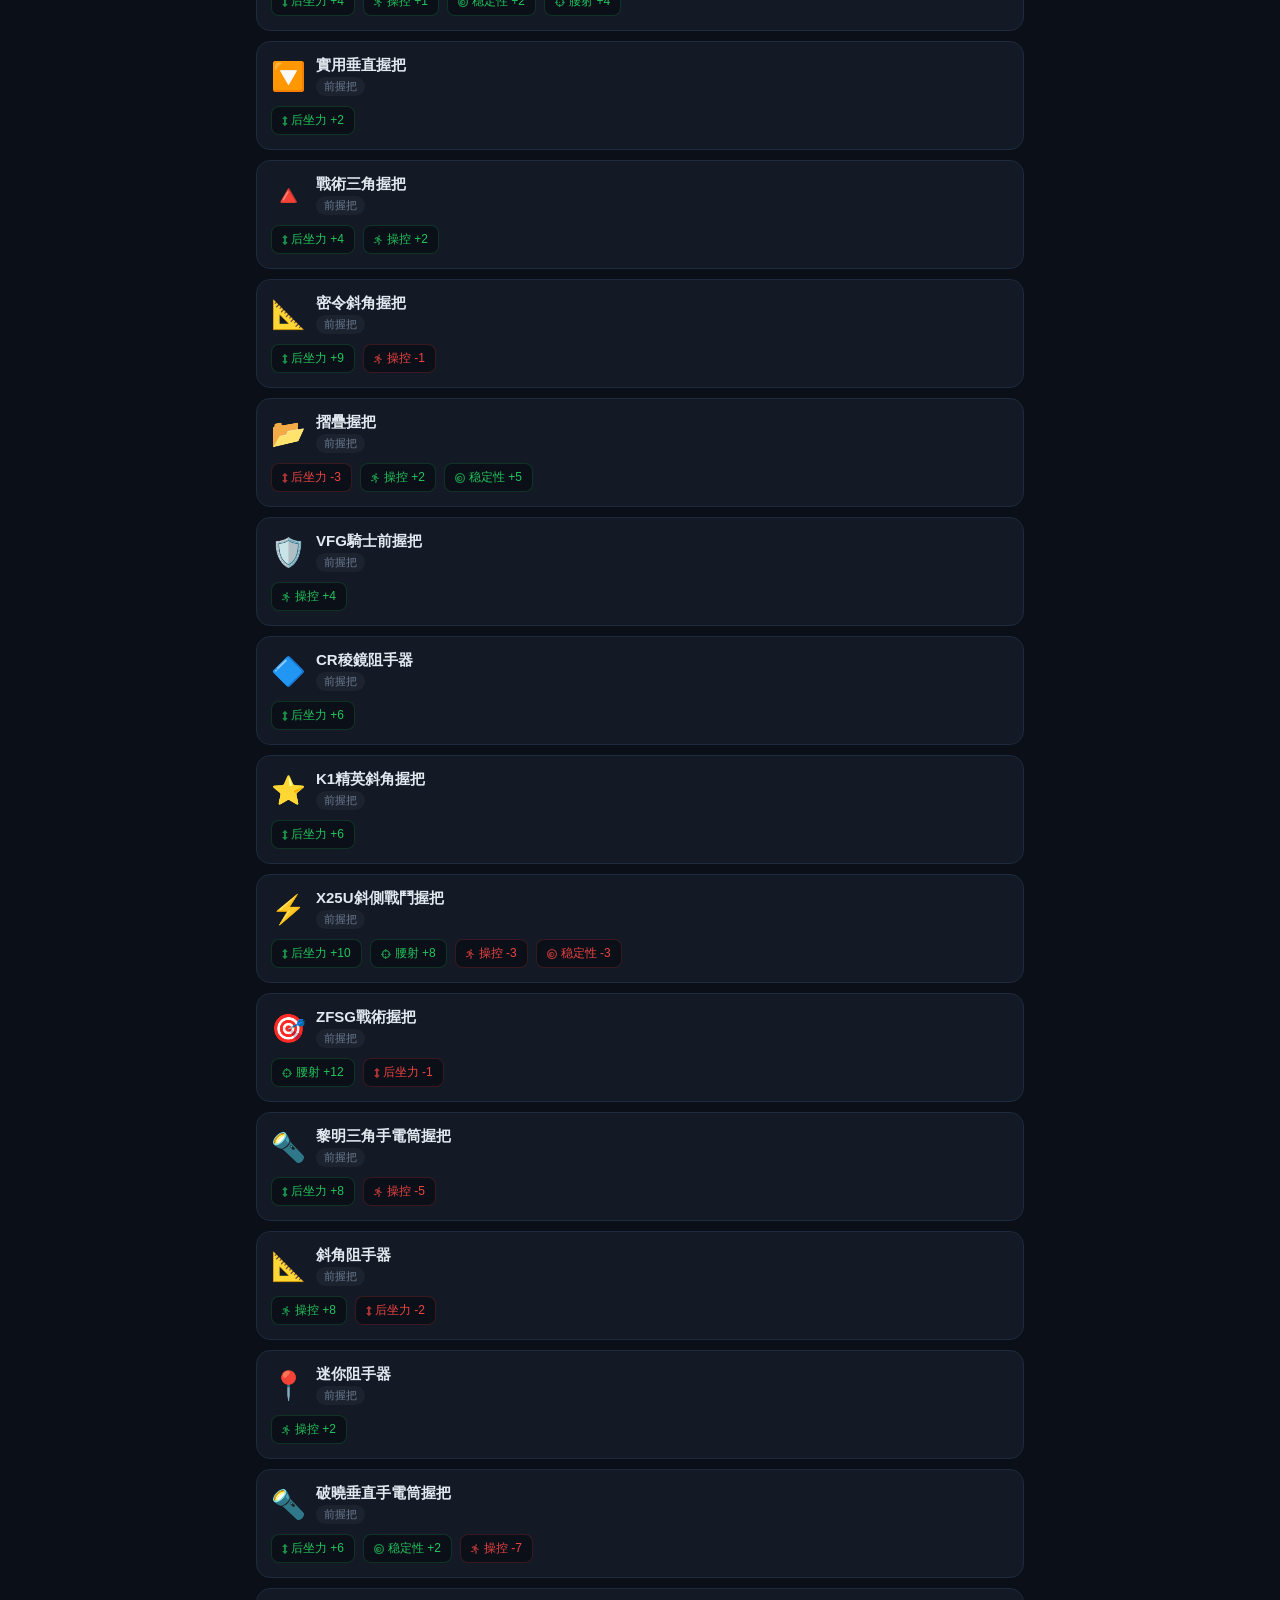
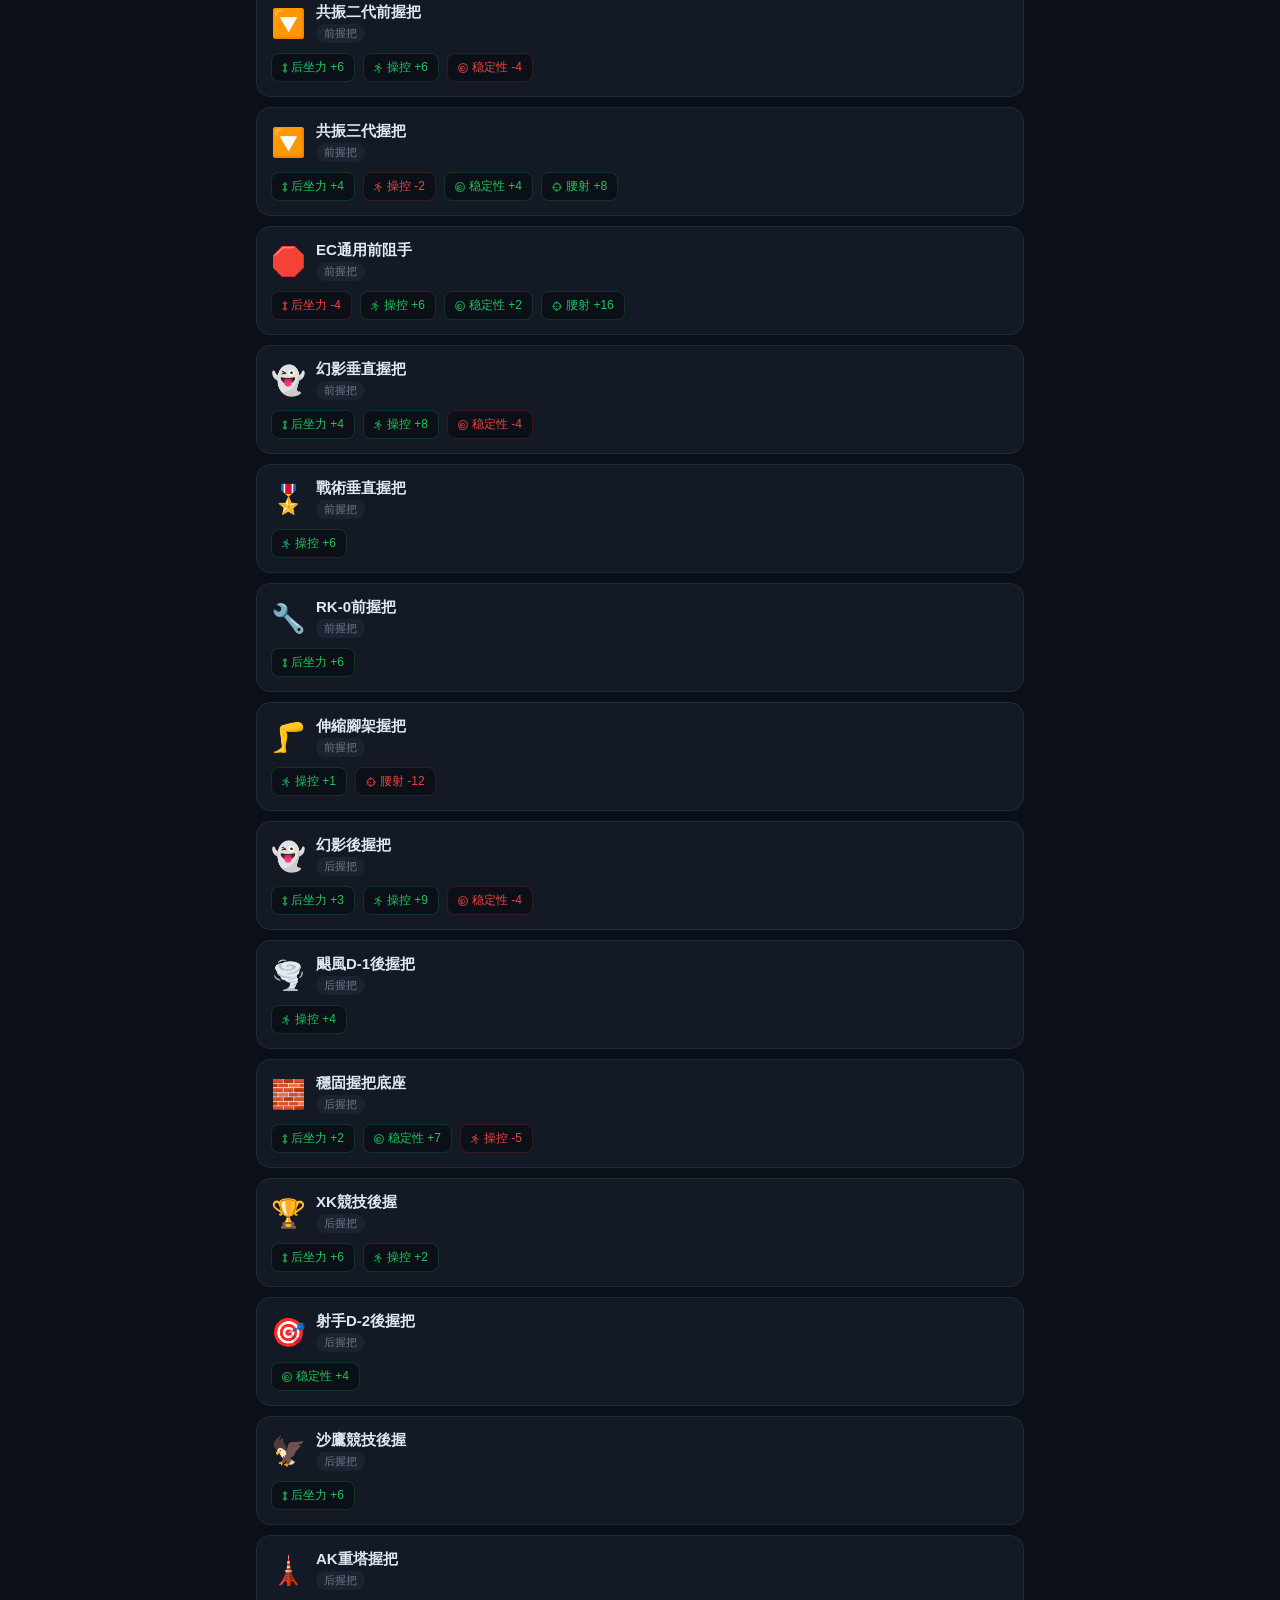
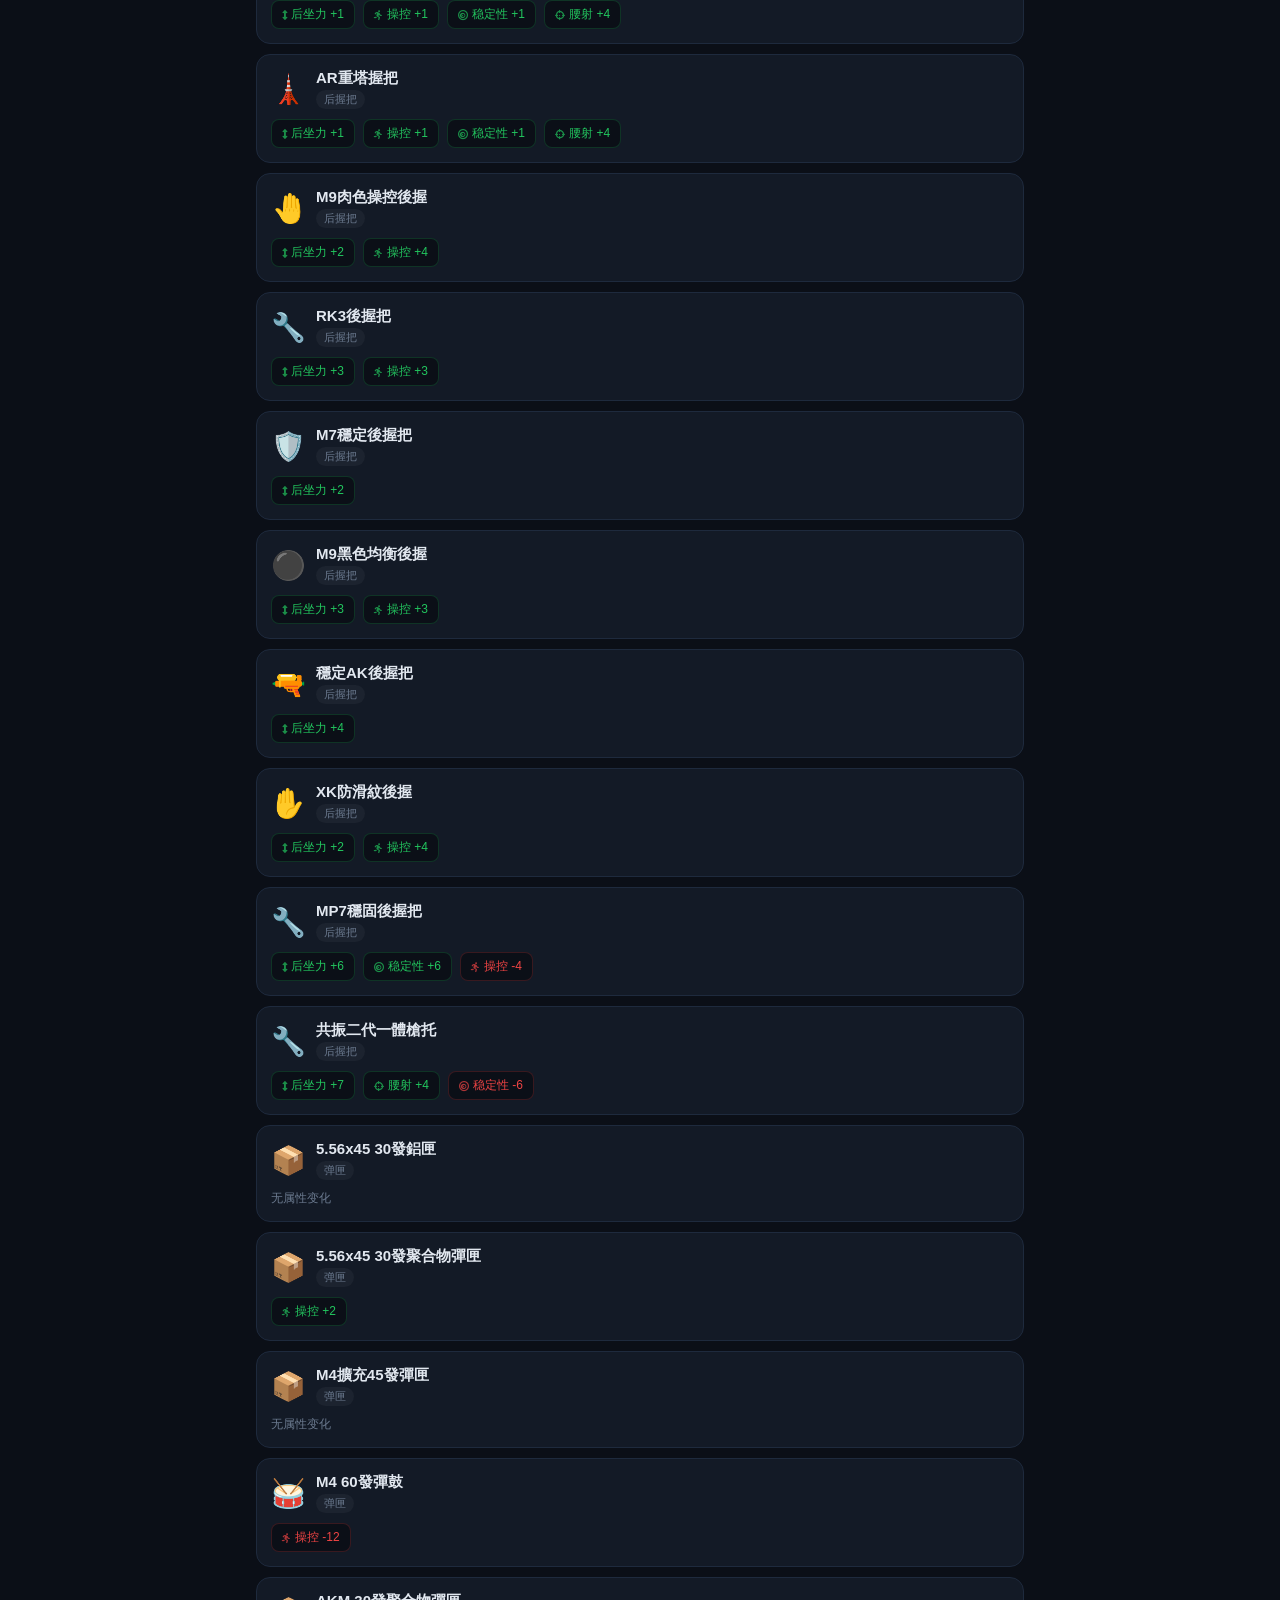
==== commit 495ca122: "feat: import 66 weapons, fix attachment stats, dynamic slot system" ====
--- a/wiki.html
+++ b/wiki.html
@@ -134,13 +134,103 @@
             from { opacity: 0; transform: translateY(8px); }
             to { opacity: 1; transform: translateY(0); }
         }
+
+        /* ========== 武器百科样式 ========== */
+        .mode-tabs {
+            display: flex; gap: 8px; padding: 12px 16px; overflow-x: auto;
+            scrollbar-width: none; -webkit-overflow-scrolling: touch;
+        }
+        .mode-tabs::-webkit-scrollbar { display: none; }
+        .mode-tab {
+            flex-shrink: 0; padding: 10px 22px;
+            background: var(--bg-card); border: 1px solid var(--border);
+            border-radius: 24px; color: var(--text-dim); font-size: 14px;
+            cursor: pointer; transition: all 0.2s; white-space: nowrap;
+            font-weight: 500;
+        }
+        .mode-tab:hover { border-color: var(--border-light); color: var(--text); }
+        .mode-tab.active {
+            background: rgba(245,158,11,0.12); border-color: var(--accent);
+            color: var(--accent); box-shadow: 0 0 12px var(--accent-glow);
+            font-weight: 600;
+        }
+
+        .weapon-wiki-grid {
+            display: grid;
+            grid-template-columns: repeat(auto-fill, minmax(280px, 1fr));
+            gap: 12px;
+        }
+
+        .weapon-wiki-card {
+            background: var(--bg-card); border: 1px solid var(--border);
+            border-radius: 14px; padding: 14px;
+            transition: all 0.2s; animation: fadeIn 0.3s ease;
+            display: flex; flex-direction: column; gap: 10px;
+        }
+        .weapon-wiki-card:hover {
+            border-color: var(--border-light);
+            transform: translateY(-2px);
+            box-shadow: 0 4px 16px rgba(0,0,0,0.2);
+        }
+
+        .ww-header {
+            display: flex; align-items: center; gap: 10px;
+        }
+        .ww-icon {
+            font-size: 32px; line-height: 1;
+        }
+        .ww-title {
+            flex: 1; min-width: 0;
+        }
+        .ww-name {
+            font-size: 16px; font-weight: 700; color: var(--text);
+        }
+        .ww-type {
+            font-size: 11px; color: var(--text-dim); margin-top: 2px;
+        }
+
+        .ww-tags {
+            display: flex; flex-wrap: wrap; gap: 6px;
+        }
+        .mini-tag {
+            font-size: 11px; padding: 2px 10px;
+            background: rgba(245,158,11,0.08); border: 1px solid rgba(245,158,11,0.15);
+            border-radius: 10px; color: var(--accent);
+            white-space: nowrap;
+        }
+
+        .ww-stats {
+            display: grid; grid-template-columns: repeat(3, 1fr); gap: 6px;
+        }
+        .ww-stat {
+            font-size: 12px; padding: 6px 8px;
+            background: var(--bg); border: 1px solid var(--border);
+            border-radius: 8px; display: flex; justify-content: space-between;
+            align-items: center; gap: 4px;
+        }
+        .ww-stat span:first-child {
+            font-weight: 500; white-space: nowrap;
+        }
+        .ww-stat span:last-child {
+            font-weight: 600; color: var(--text);
+        }
+
+        .ww-extra {
+            display: flex; flex-wrap: wrap; gap: 8px;
+            padding-top: 8px; border-top: 1px solid var(--border);
+        }
+        .ww-extra span {
+            font-size: 12px; color: var(--text-dim);
+            padding: 3px 10px; background: rgba(255,255,255,0.03);
+            border-radius: 6px; white-space: nowrap;
+        }
     </style>
 </head>
 <body>
     <header class="wiki-header">
         <div class="wiki-header-top">
             <a href="index.html" class="back-btn"><i class="fas fa-arrow-left"></i> 返回改枪</a>
-            <h1><i class="fas fa-book" style="color:var(--accent)"></i> 配件百科</h1>
+            <h1 id="wikiTitle"><i class="fas fa-book" style="color:var(--accent)"></i> 配件百科</h1>
             <span style="width:60px"></span>
         </div>
         <div class="search-box">
@@ -150,22 +240,51 @@
         </div>
     </header>
 
+    <div class="mode-tabs" id="modeTabs">
+        <button class="mode-tab active" data-mode="attachment">配件百科</button>
+        <button class="mode-tab" data-mode="weapon">武器百科</button>
+    </div>
+
     <div class="category-tabs" id="categoryTabs"></div>
 
     <div class="result-count" id="resultCount"></div>
     <main class="wiki-content" id="wikiContent"></main>
 
+    <script src="data/weapons.js"></script>
+    <script src="data/attachments.js"></script>
+    <script src="data/compatibility.js"></script>
     <script src="script.js"></script>
     <script>
     (function() {
+        // ========== 当前模式 ==========
+        let currentMode = 'attachment'; // 'attachment' | 'weapon'
+
+        // ========== 配件百科数据 ==========
+        const slotNameMap = {
+            muzzle: '枪口', barrel: '枪管', optic: '瞄具',
+            foregrip: '前握把', rear_grip: '后握把', mag: '弹匣',
+            stock: '枪托', functional: '功能配件', handguard: '护木'
+        };
+
+        const ALL_ATTACHMENTS_FLAT = [];
+        Object.entries(ATTACHMENTS).forEach(([slot, list]) => {
+            list.forEach(att => {
+                if (att.id.endsWith('_none')) return;
+                ALL_ATTACHMENTS_FLAT.push({ ...att, slot, slotName: slotNameMap[slot] || slot });
+            });
+        });
+
         const categories = [
             { key: 'all', name: '全部' },
             { key: 'muzzle', name: '枪口' },
             { key: 'barrel', name: '枪管' },
             { key: 'optic', name: '瞄具' },
-            { key: 'grip', name: '握把' },
-            { key: 'magazine', name: '弹匣' },
-            { key: 'stock', name: '枪托' }
+            { key: 'foregrip', name: '前握把' },
+            { key: 'rear_grip', name: '后握把' },
+            { key: 'mag', name: '弹匣' },
+            { key: 'stock', name: '枪托' },
+            { key: 'functional', name: '功能配件' },
+            { key: 'handguard', name: '护木' }
         ];
 
         let currentCategory = 'all';
@@ -180,29 +299,112 @@
             armor: { name: '穿甲', icon: 'fa-shield-alt', color: '#e67e22' }
         };
 
+        // ========== 武器百科数据 ==========
+        const weaponTypes = [
+            { key: 'all', name: '全部' },
+            { key: '步枪', name: '步枪' },
+            { key: '冲锋枪', name: '冲锋枪' },
+            { key: '狙击步枪', name: '狙击步枪' },
+            { key: '精确射手步枪', name: '精确射手步枪' },
+            { key: '霰弹枪', name: '霰弹枪' },
+            { key: '轻机枪', name: '轻机枪' },
+            { key: '手枪', name: '手枪' },
+            { key: '特殊武器', name: '特殊武器' }
+        ];
+
+        let currentWeaponType = 'all';
+        let weaponSearchQuery = '';
+
+        // 构建 STAT_CONFIG 的快速查询 map
+        const statConfigMap = {};
+        if (typeof STAT_CONFIG !== 'undefined') {
+            STAT_CONFIG.forEach(s => { statConfigMap[s.key] = s; });
+        }
+
         function initWiki() {
+            renderModeTabs();
             renderTabs();
-            renderAttachments();
+            renderContent();
             bindEvents();
         }
 
+        // ========== 模式切换 ==========
+        function renderModeTabs() {
+            const tabs = document.getElementById('modeTabs');
+            tabs.querySelectorAll('.mode-tab').forEach(tab => {
+                tab.classList.toggle('active', tab.dataset.mode === currentMode);
+            });
+        }
+
+        function switchMode(mode) {
+            if (currentMode === mode) return;
+            currentMode = mode;
+            renderModeTabs();
+            renderTabs();
+            updateSearchPlaceholder();
+            renderContent();
+            updateTitle();
+        }
+
+        function updateSearchPlaceholder() {
+            const input = document.getElementById('searchInput');
+            if (currentMode === 'weapon') {
+                input.placeholder = '搜索武器名称...';
+            } else {
+                input.placeholder = '搜索配件名称...';
+            }
+        }
+
+        function updateTitle() {
+            const title = document.getElementById('wikiTitle');
+            if (currentMode === 'weapon') {
+                title.innerHTML = '<i class="fas fa-crosshairs" style="color:var(--accent)"></i> 武器百科';
+            } else {
+                title.innerHTML = '<i class="fas fa-book" style="color:var(--accent)"></i> 配件百科';
+            }
+        }
+
+        // ========== 分类标签 ==========
         function renderTabs() {
             const tabs = document.getElementById('categoryTabs');
-            tabs.innerHTML = categories.map(c => `
-                <button class="category-tab ${c.key === currentCategory ? 'active' : ''}" data-key="${c.key}">
-                    ${c.name}
-                </button>
-            `).join('');
+
+            if (currentMode === 'weapon') {
+                tabs.innerHTML = weaponTypes.map(c => `
+                    <button class="category-tab ${c.key === currentWeaponType ? 'active' : ''}" data-key="${c.key}">
+                        ${c.name}
+                    </button>
+                `).join('');
+            } else {
+                tabs.innerHTML = categories.map(c => `
+                    <button class="category-tab ${c.key === currentCategory ? 'active' : ''}" data-key="${c.key}">
+                        ${c.name}
+                    </button>
+                `).join('');
+            }
 
             tabs.querySelectorAll('.category-tab').forEach(tab => {
                 tab.addEventListener('click', () => {
-                    currentCategory = tab.dataset.key;
+                    if (currentMode === 'weapon') {
+                        currentWeaponType = tab.dataset.key;
+                    } else {
+                        currentCategory = tab.dataset.key;
+                    }
                     renderTabs();
-                    renderAttachments();
+                    renderContent();
                 });
             });
         }
 
+        // ========== 渲染内容 ==========
+        function renderContent() {
+            if (currentMode === 'weapon') {
+                renderWeaponWiki();
+            } else {
+                renderAttachments();
+            }
+        }
+
+        // ========== 配件百科渲染 ==========
         function renderAttachments() {
             const container = document.getElementById('wikiContent');
             const countEl = document.getElementById('resultCount');
@@ -243,6 +445,10 @@
                         </div>`;
                     }).join('');
 
+                const iconHtml = att.img
+                    ? `<img src="${att.img}" alt="${att.name}" style="width:36px;height:36px;border-radius:6px;object-fit:contain;background:rgba(255,255,255,0.05);" onerror="this.style.display='none';this.nextElementSibling.style.display='block';" loading="lazy"><span class="att-card-icon" style="display:none">${att.emoji}</span>`
+                    : `<span class="att-card-icon">${att.emoji}</span>`;
+
                 const tuningHtml = (att.tuning && att.tuning.length > 0)
                     ? `<div class="att-card-tuning">
                         <div class="att-card-tuning-label">精校选项</div>
@@ -255,7 +461,7 @@
                 return `
                 <div class="attachment-card">
                     <div class="att-card-header">
-                        <span class="att-card-icon">${att.emoji}</span>
+                        ${iconHtml}
                         <div class="att-card-title">
                             <div class="att-card-name">${att.name}</div>
                             <span class="att-card-type">${att.slotName}</span>
@@ -270,31 +476,117 @@
             }).join('');
         }
 
+        // ========== 武器百科渲染 ==========
+        function renderWeaponWiki() {
+            const container = document.getElementById('wikiContent');
+            const countEl = document.getElementById('resultCount');
+
+            let items = (typeof WEAPONS !== 'undefined') ? WEAPONS : [];
+
+            if (currentWeaponType !== 'all') {
+                items = items.filter(w => w.type === currentWeaponType);
+            }
+
+            if (weaponSearchQuery.trim()) {
+                const q = weaponSearchQuery.toLowerCase();
+                items = items.filter(w => w.name.toLowerCase().includes(q));
+            }
+
+            countEl.textContent = `共 ${items.length} 把武器`;
+
+            if (items.length === 0) {
+                container.innerHTML = `
+                    <div class="empty-state">
+                        <i class="fas fa-search"></i>
+                        <p>未找到匹配的武器</p>
+                    </div>
+                `;
+                return;
+            }
+
+            container.innerHTML = `
+                <div class="weapon-wiki-grid">
+                    ${items.map(w => renderWeaponCard(w)).join('')}
+                </div>
+            `;
+        }
+
+        const statShortNameMap = {
+            recoil: '后坐力', stability: '稳定', control: '操控',
+            range: '射程', hipfire: '腰射', armor: '穿甲'
+        };
+
+        function renderWeaponCard(w) {
+            const statsHtml = Object.entries(w.baseStats || {}).map(([key, val]) => {
+                const cfg = statConfigMap[key];
+                const shortName = statShortNameMap[key] || (cfg ? cfg.name : key);
+                const color = cfg ? cfg.color : '#fff';
+                return `<div class="ww-stat"><span style="color:${color}">${shortName}</span><span>${val}</span></div>`;
+            }).join('');
+
+            const tagsHtml = (w.tags || []).map(t => `<span class="mini-tag">${t}</span>`).join('');
+
+            const caliberStr = w.caliber ? ` · ${w.caliber}` : '';
+
+            return `
+            <div class="weapon-wiki-card">
+                <div class="ww-header">
+                    <span class="ww-icon">${w.emoji || '🔫'}</span>
+                    <div class="ww-title">
+                        <div class="ww-name">${w.name}</div>
+                        <div class="ww-type">${w.type}${caliberStr}</div>
+                    </div>
+                </div>
+                <div class="ww-tags">${tagsHtml}</div>
+                <div class="ww-stats">${statsHtml}</div>
+                <div class="ww-extra">
+                    <span>伤害: ${w.baseDamage}</span>
+                    <span>射速: ${w.rpm} RPM</span>
+                    <span>弹容: ${w.magCapacity}发</span>
+                </div>
+            </div>`;
+        }
+
+        // ========== 事件绑定 ==========
         function bindEvents() {
             const input = document.getElementById('searchInput');
             const clearBtn = document.getElementById('clearSearch');
 
             input.addEventListener('input', () => {
-                searchQuery = input.value;
-                clearBtn.classList.toggle('show', searchQuery.length > 0);
-                renderAttachments();
+                const val = input.value;
+                if (currentMode === 'weapon') {
+                    weaponSearchQuery = val;
+                } else {
+                    searchQuery = val;
+                }
+                clearBtn.classList.toggle('show', val.length > 0);
+                renderContent();
             });
 
             clearBtn.addEventListener('click', () => {
                 input.value = '';
-                searchQuery = '';
+                if (currentMode === 'weapon') {
+                    weaponSearchQuery = '';
+                } else {
+                    searchQuery = '';
+                }
                 clearBtn.classList.remove('show');
-                renderAttachments();
+                renderContent();
             });
-        }
-
-        // 等待 script.js 加载完成
-        if (typeof ALL_ATTACHMENTS_FLAT !== 'undefined') {
-            initWiki();
-        } else {
-            window.addEventListener('load', initWiki);
-        }
+
+            // 模式切换
+            document.getElementById('modeTabs').addEventListener('click', (e) => {
+                const tab = e.target.closest('.mode-tab');
+                if (!tab) return;
+                const mode = tab.dataset.mode;
+                if (mode) {
+                    switchMode(mode);
+                }
+            });
+        }
+
+        initWiki();
     })();
     </script>
 </body>
-</html>
+</html>
--- a/style.css
+++ b/style.css
@@ -69,33 +69,76 @@
 }
 .section-label .hint { font-size:12px; font-weight:400; color:var(--text-dim); margin-left:auto; }
 
-/* ===== 枪械横向滑动 ===== */
-.weapon-carousel-section { margin-bottom:20px; }
-
-.weapon-carousel {
-    display:flex; gap:10px; overflow-x:auto;
-    padding-bottom:8px; scrollbar-width:none;
-    -webkit-overflow-scrolling:touch;
-}
-.weapon-carousel::-webkit-scrollbar { display:none; }
-
+/* 武器选择区域 */
+.weapon-select-section { margin-bottom: 20px; }
+
+/* 武器数量 */
+.weapon-count { font-size: 12px; font-weight: 400; color: var(--text-dim); margin-left: 4px; }
+
+/* 搜索框 */
+.weapon-search-box {
+    position: relative; margin-bottom: 12px;
+}
+.weapon-search-box i {
+    position: absolute; left: 12px; top: 50%; transform: translateY(-50%);
+    color: var(--text-dim); font-size: 14px;
+}
+.weapon-search-box input {
+    width: 100%; padding: 10px 14px 10px 38px;
+    background: var(--bg-card); border: 1px solid var(--border);
+    border-radius: 12px; color: var(--text); font-size: 14px;
+    outline: none; transition: border-color 0.2s;
+}
+.weapon-search-box input:focus { border-color: var(--accent); }
+
+/* 筛选标签 */
+.weapon-filter-tabs {
+    display: flex; gap: 6px; overflow-x: auto;
+    padding-bottom: 8px; margin-bottom: 12px;
+    scrollbar-width: none; -webkit-overflow-scrolling: touch;
+}
+.weapon-filter-tabs::-webkit-scrollbar { display: none; }
+
+.filter-tab {
+    flex-shrink: 0; padding: 6px 14px;
+    background: var(--bg-card); border: 1px solid var(--border);
+    border-radius: 20px; color: var(--text-dim); font-size: 12px;
+    cursor: pointer; transition: all 0.2s; white-space: nowrap;
+}
+.filter-tab:hover { border-color: var(--border-light); color: var(--text); }
+.filter-tab.active {
+    background: rgba(245,158,11,0.12); border-color: var(--accent);
+    color: var(--accent); box-shadow: 0 0 12px var(--accent-glow);
+}
+
+/* 武器网格 */
+.weapon-grid {
+    display: grid;
+    grid-template-columns: repeat(auto-fill, minmax(130px, 1fr));
+    gap: 10px;
+    max-height: 500px; overflow-y: auto;
+    padding-right: 4px;
+}
+/* 滚动条样式 */
+.weapon-grid::-webkit-scrollbar { width: 4px; }
+.weapon-grid::-webkit-scrollbar-thumb { background: var(--border); border-radius: 2px; }
+
+/* 武器卡片 */
 .weapon-card {
-    flex-shrink:0; width:110px;
     background: var(--bg-card);
     border: 1.5px solid var(--border);
     border-radius: 14px;
-    padding: 14px 10px;
-    text-align:center; cursor:pointer;
+    padding: 12px 10px;
+    text-align: center; cursor: pointer;
     transition: all 0.25s cubic-bezier(0.4,0,0.2,1);
-    position:relative; overflow:hidden;
+    position: relative; overflow: hidden;
 }
 .weapon-card::before {
-    content:''; position:absolute; inset:0;
+    content: ''; position: absolute; inset: 0;
     background: radial-gradient(circle at 50% 0%, rgba(245,158,11,0.08), transparent 70%);
-    opacity:0; transition:opacity 0.3s;
-}
-.weapon-card:hover::before, .weapon-card.active::before { opacity:1; }
-
+    opacity: 0; transition: opacity 0.3s;
+}
+.weapon-card:hover::before, .weapon-card.active::before { opacity: 1; }
 .weapon-card:hover {
     border-color: var(--border-light);
     transform: translateY(-2px);
@@ -106,9 +149,16 @@
     box-shadow: 0 0 20px var(--accent-glow);
 }
 
-.weapon-card .icon { font-size:32px; margin-bottom:6px; display:block; }
-.weapon-card .name { font-size:13px; font-weight:600; }
-.weapon-card .type { font-size:11px; color:var(--text-dim); margin-top:2px; }
+.weapon-card .icon { font-size: 28px; margin-bottom: 4px; display: block; }
+.weapon-card .name { font-size: 12px; font-weight: 600; }
+.weapon-card .type { font-size: 10px; color: var(--text-dim); margin-top: 2px; }
+.weapon-card .caliber { font-size: 10px; color: var(--accent); margin-top: 2px; opacity: 0.7; }
+.weapon-card .tags { display: flex; gap: 3px; flex-wrap: wrap; justify-content: center; margin-top: 4px; }
+.mini-tag {
+    font-size: 9px; padding: 1px 6px;
+    background: rgba(255,255,255,0.05); border-radius: 8px;
+    color: var(--text-dim);
+}
 
 /* ===== 枪械信息卡 ===== */
 .weapon-info-card {
@@ -271,6 +321,7 @@
     padding: 12px;
     text-align:center;
     transition: all 0.2s;
+    animation: slotAppear 0.3s ease;
 }
 .attachment-item:hover { border-color: var(--border-light); }
 
@@ -345,11 +396,17 @@
 @keyframes spin {
     to { transform:rotate(360deg); }
 }
+@keyframes slotAppear {
+    from { opacity: 0; transform: scale(0.9); }
+    to { opacity: 1; transform: scale(1); }
+}
 
 /* ===== 响应式 ===== */
 @media (min-width: 768px) {
     .app-main { padding:24px; }
-    .weapon-card { width:130px; padding:18px 14px; }
+    .weapon-grid { grid-template-columns: repeat(auto-fill, minmax(150px, 1fr)); max-height: 600px; }
+    .weapon-card .icon { font-size: 32px; }
+    .weapon-card .name { font-size: 13px; }
     .attachments-grid { grid-template-columns: repeat(4, 1fr); }
     .final-stats-list { grid-template-columns: repeat(6, 1fr); }
 }
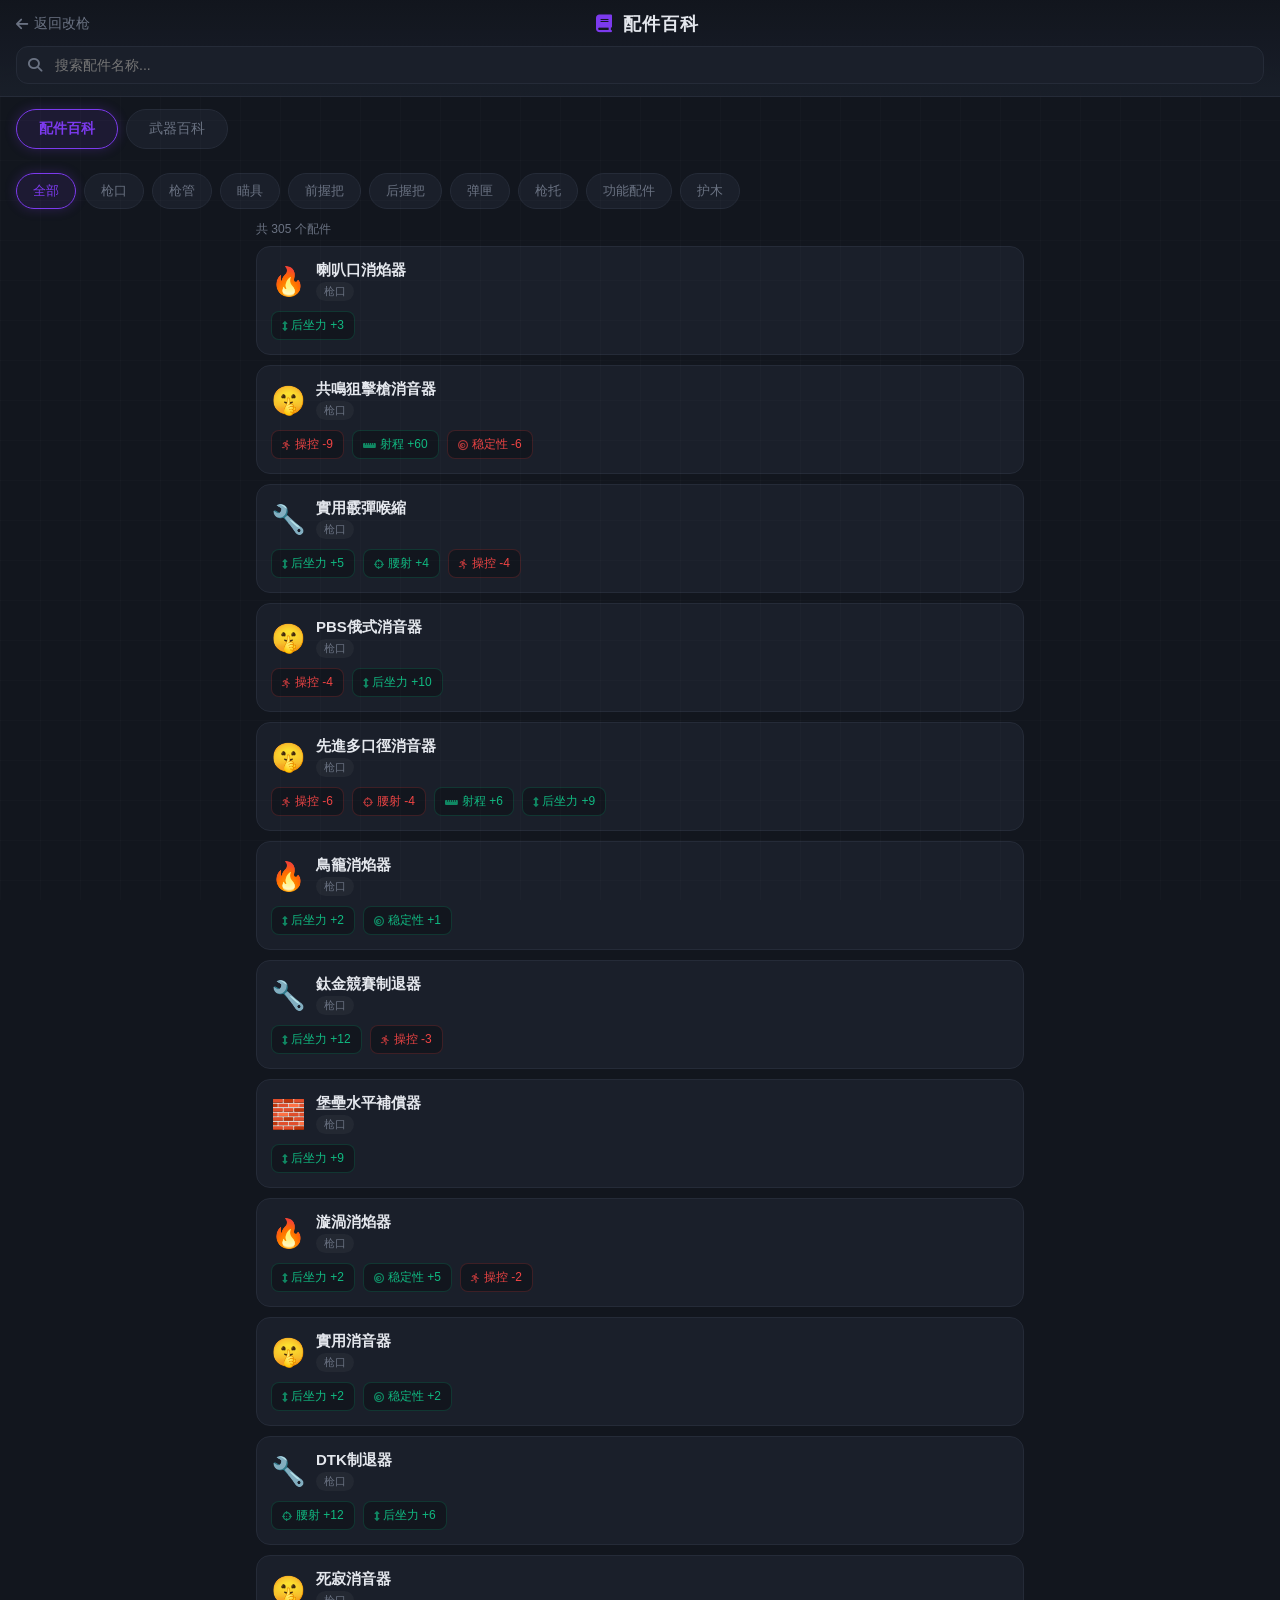
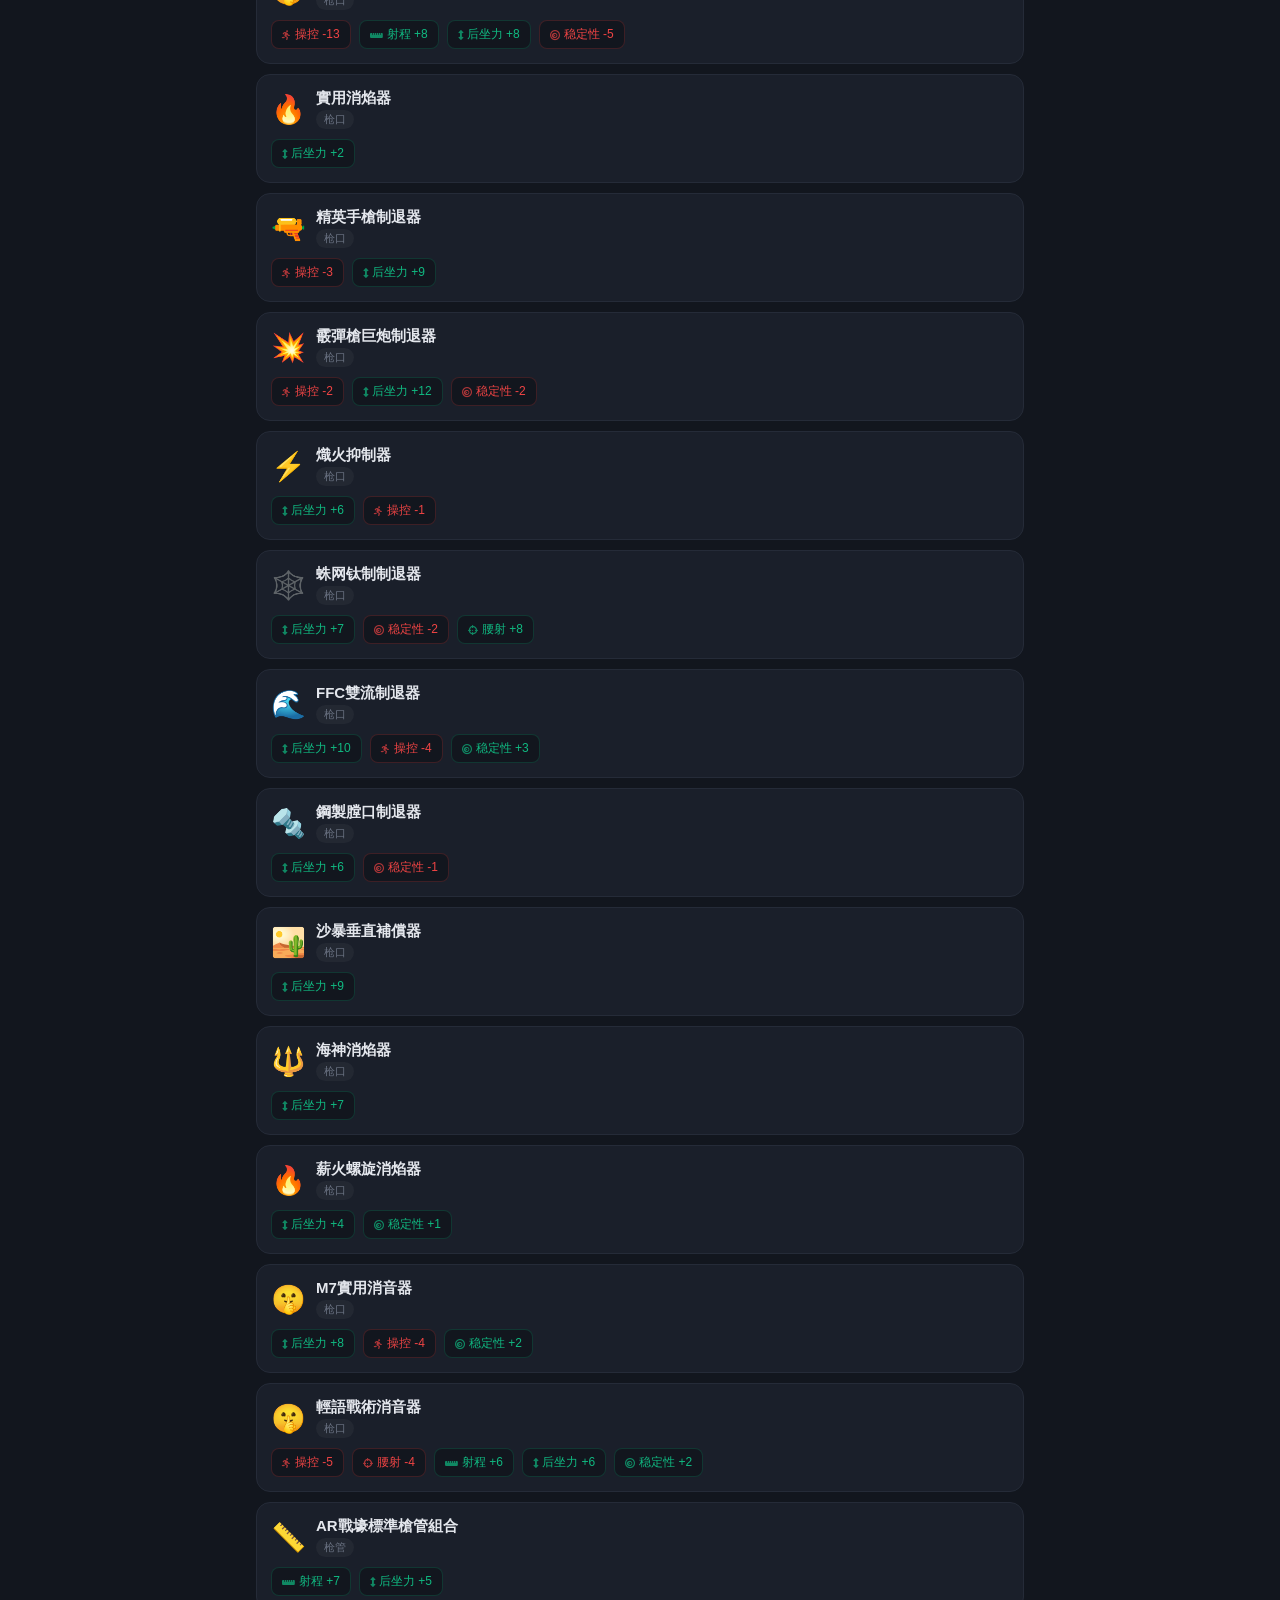
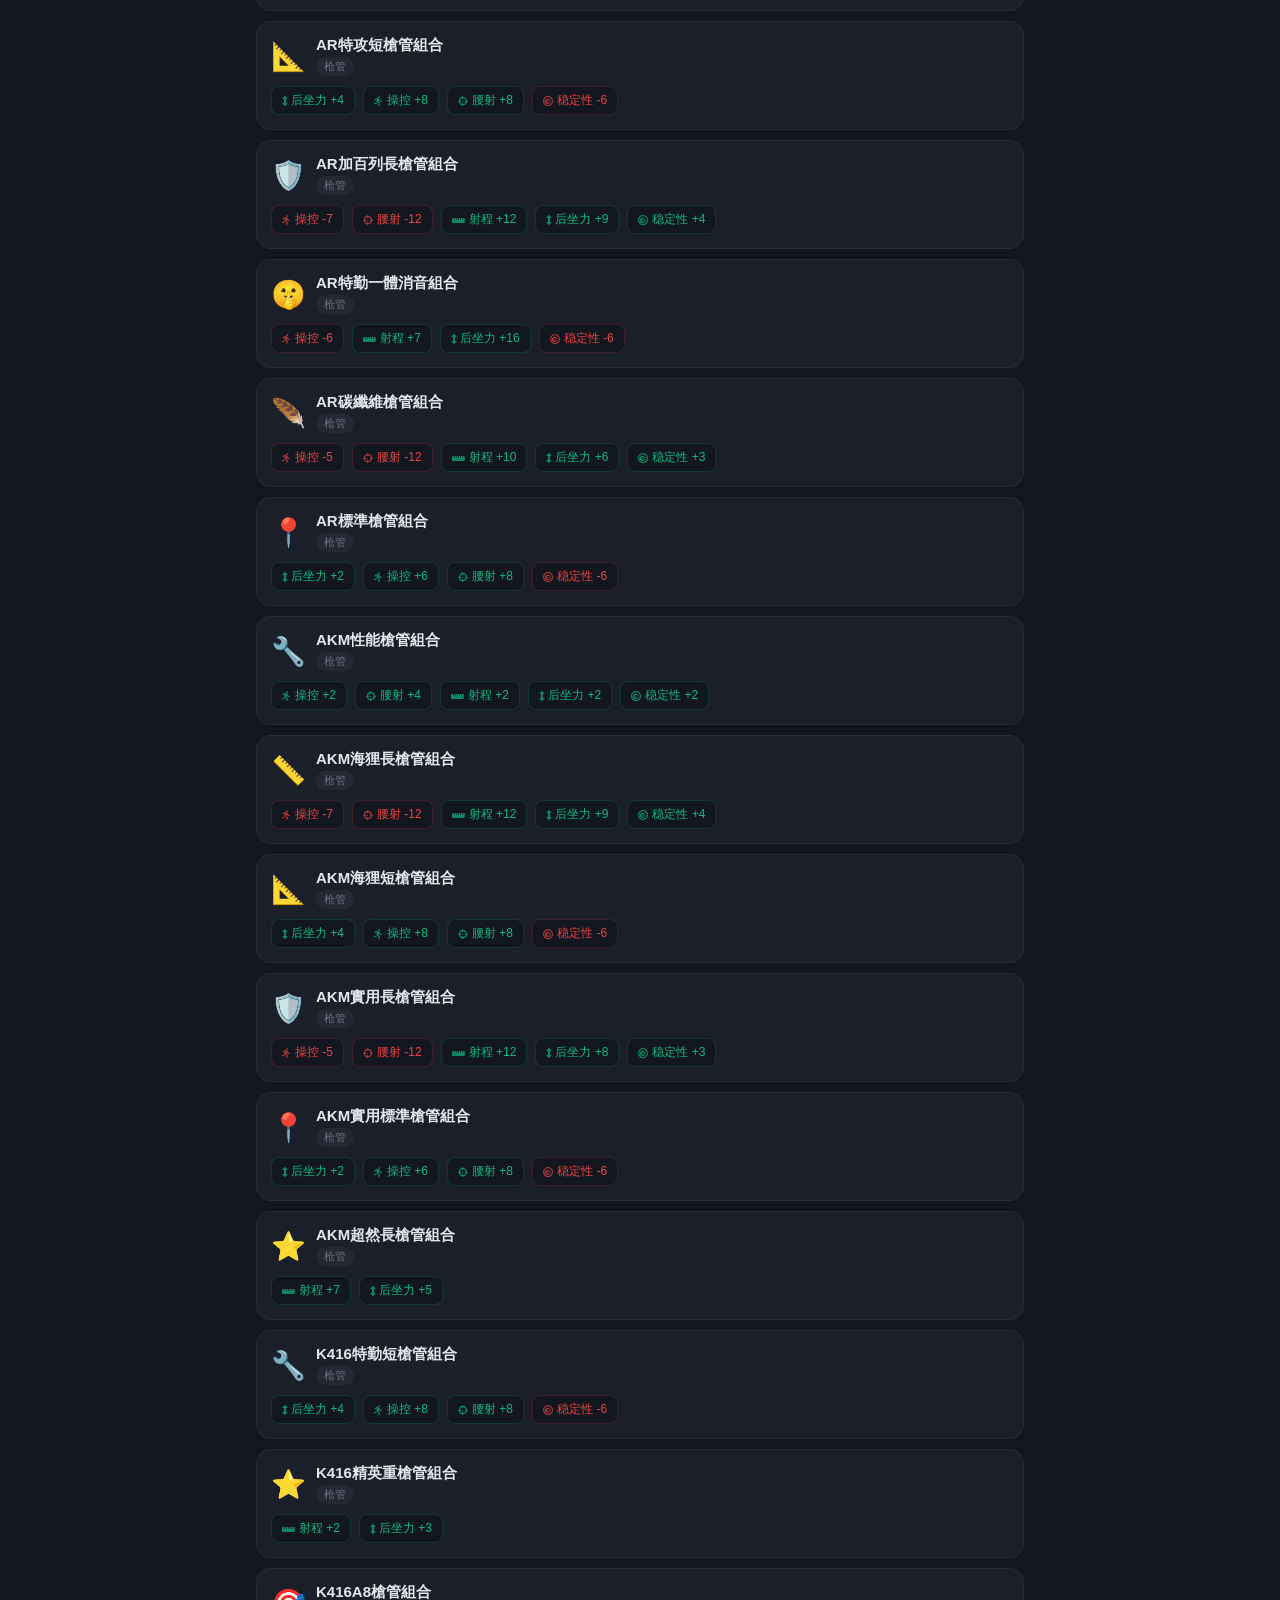
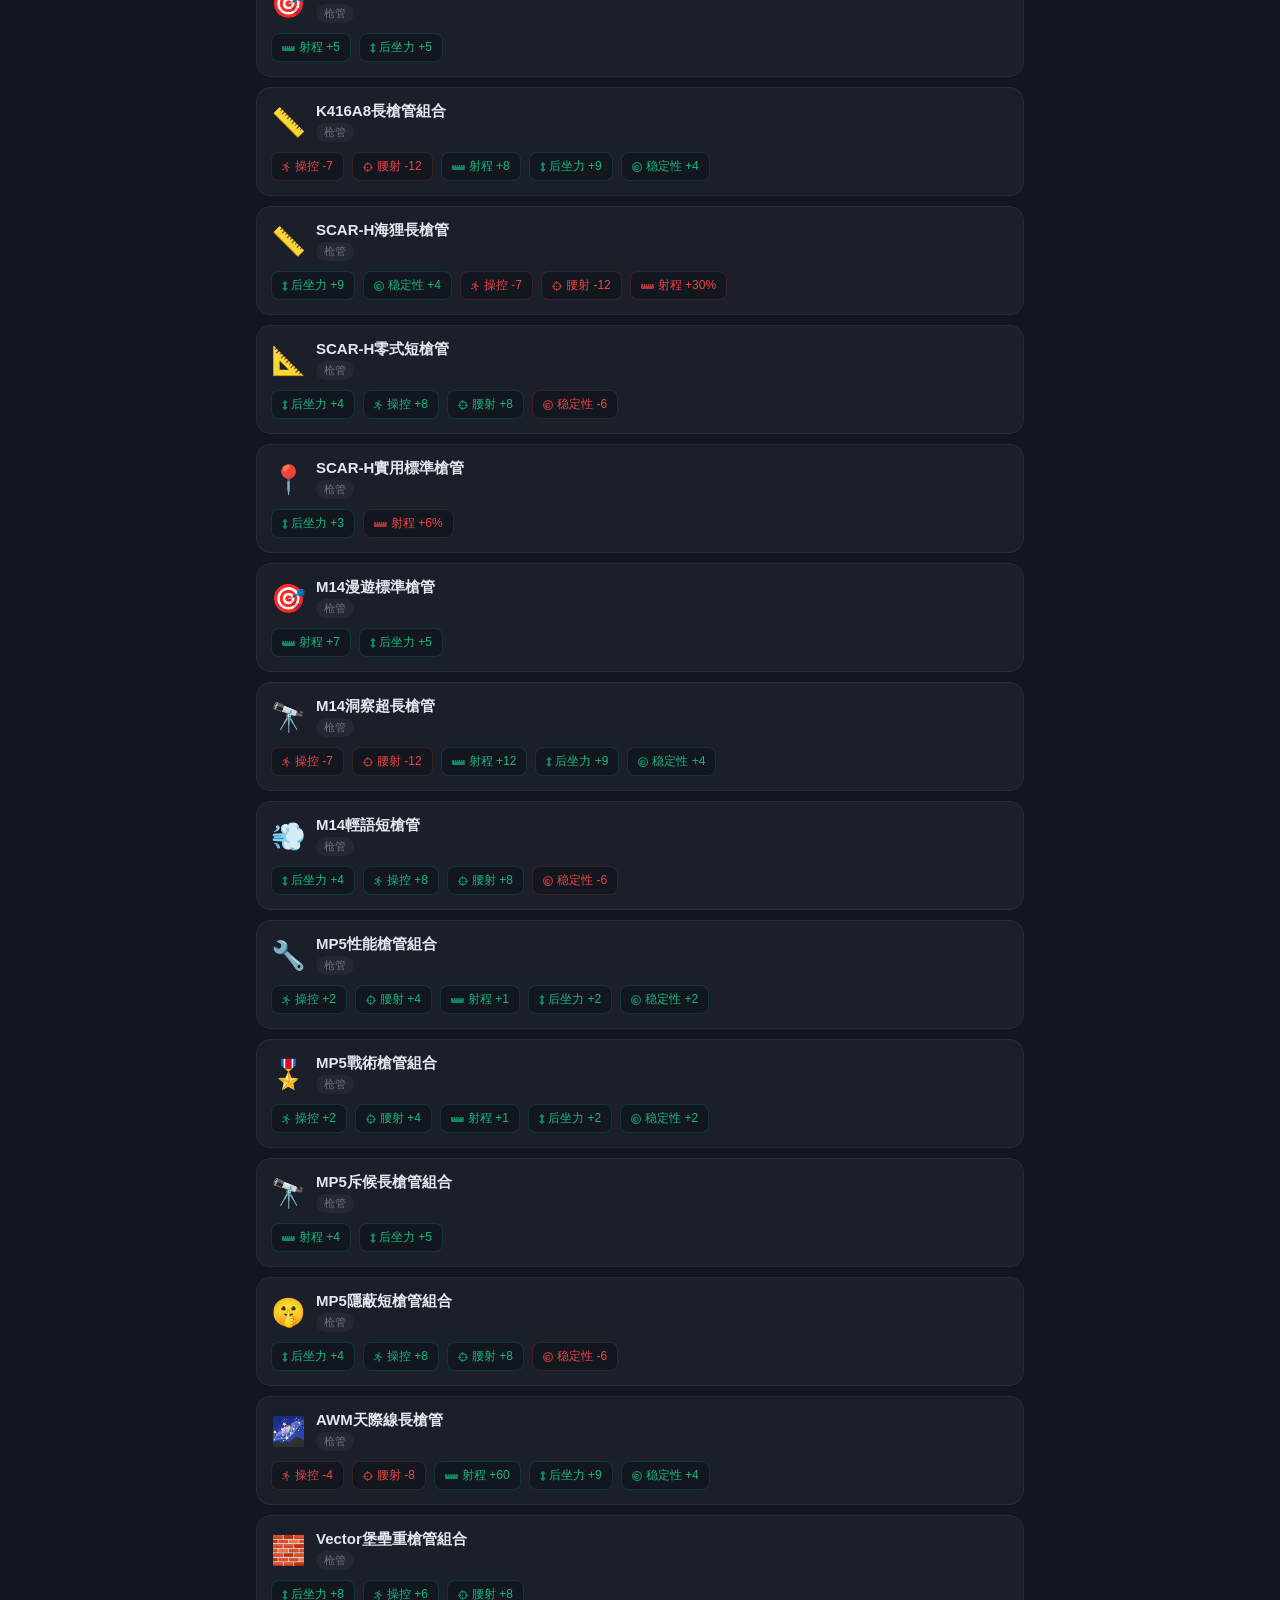
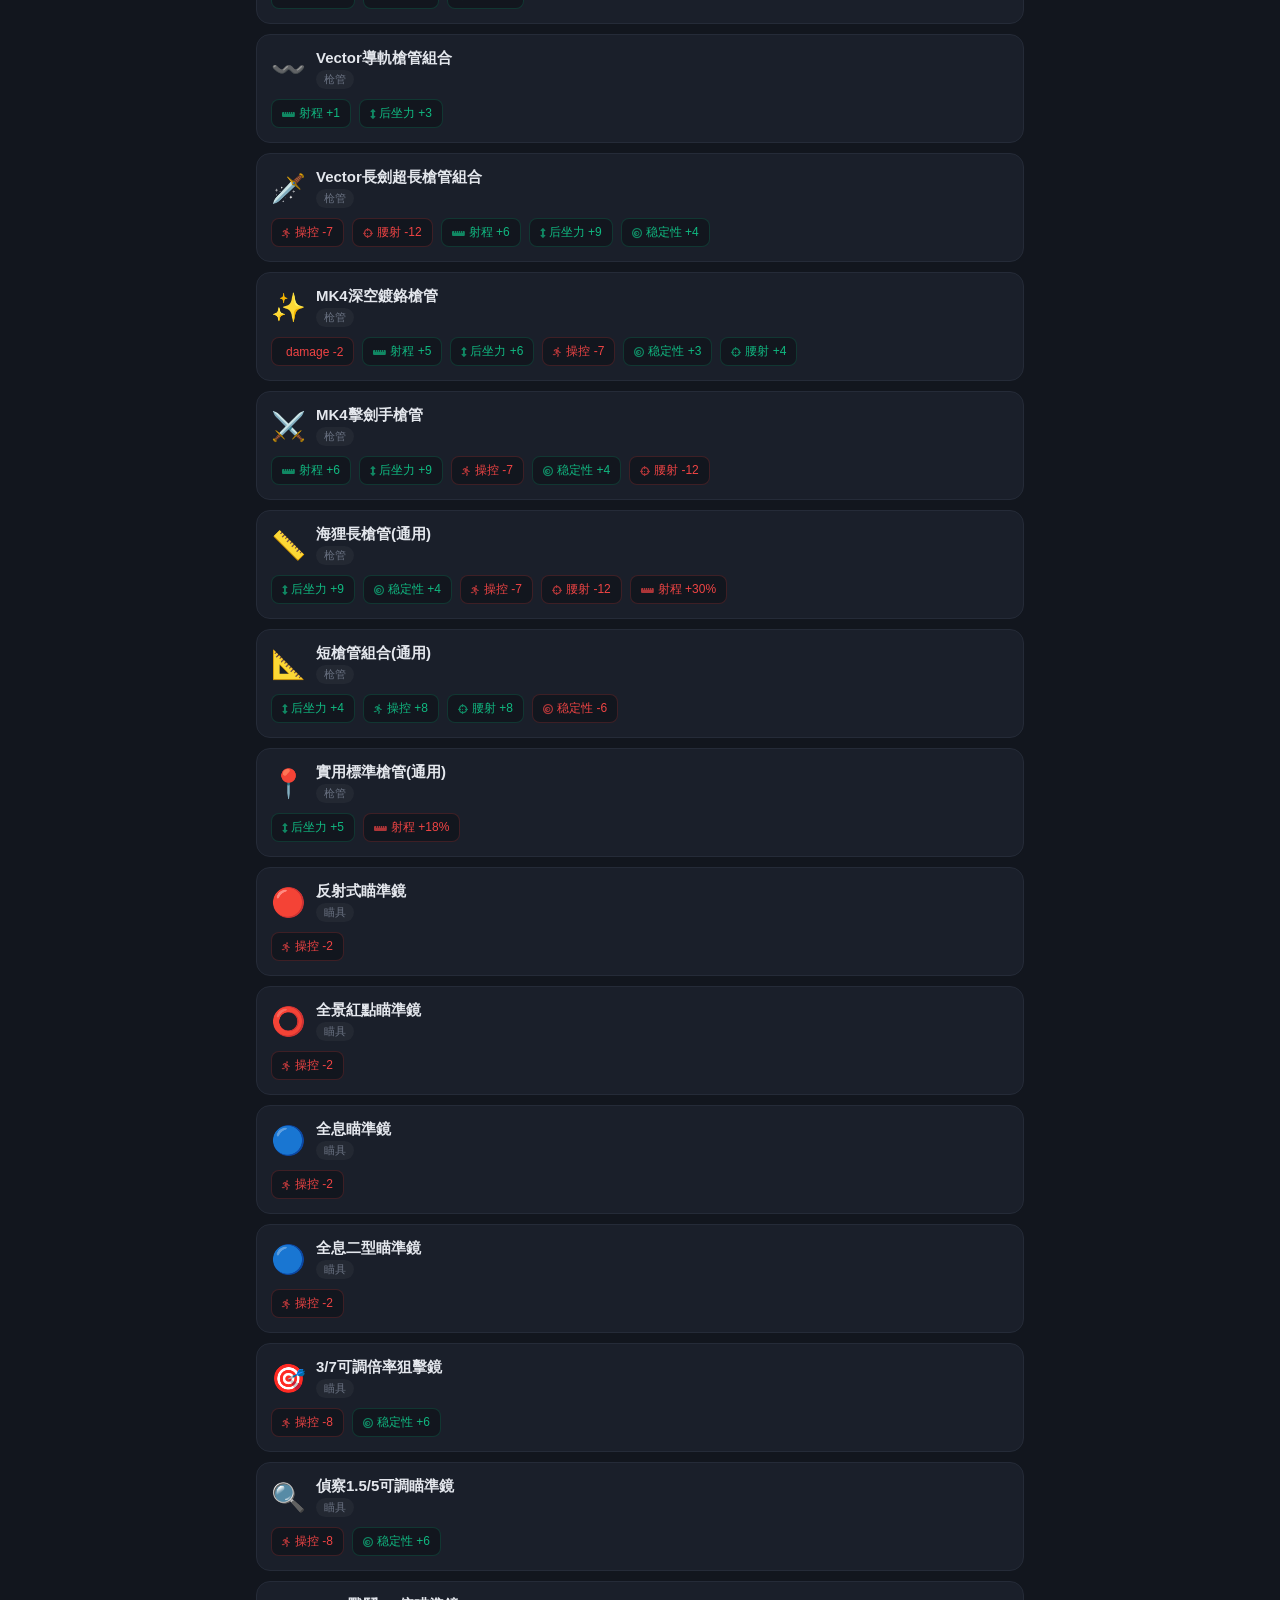
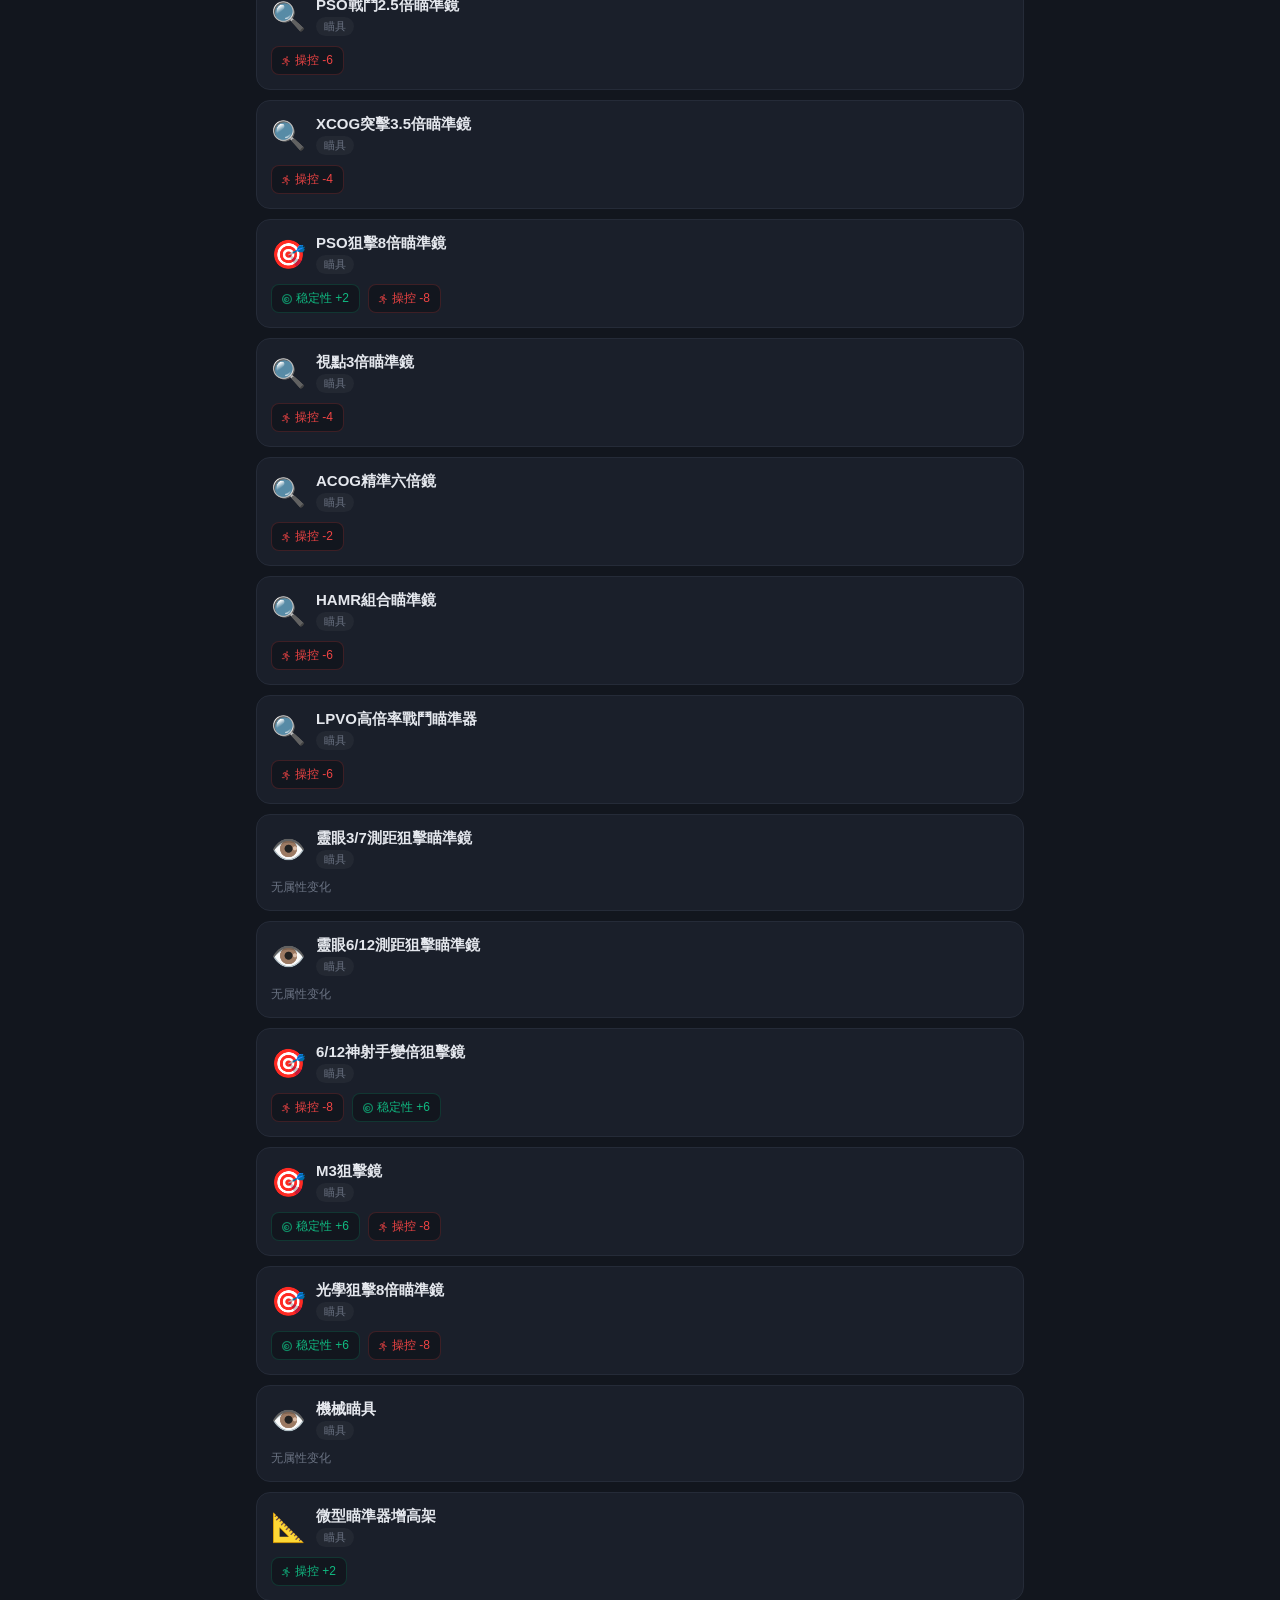
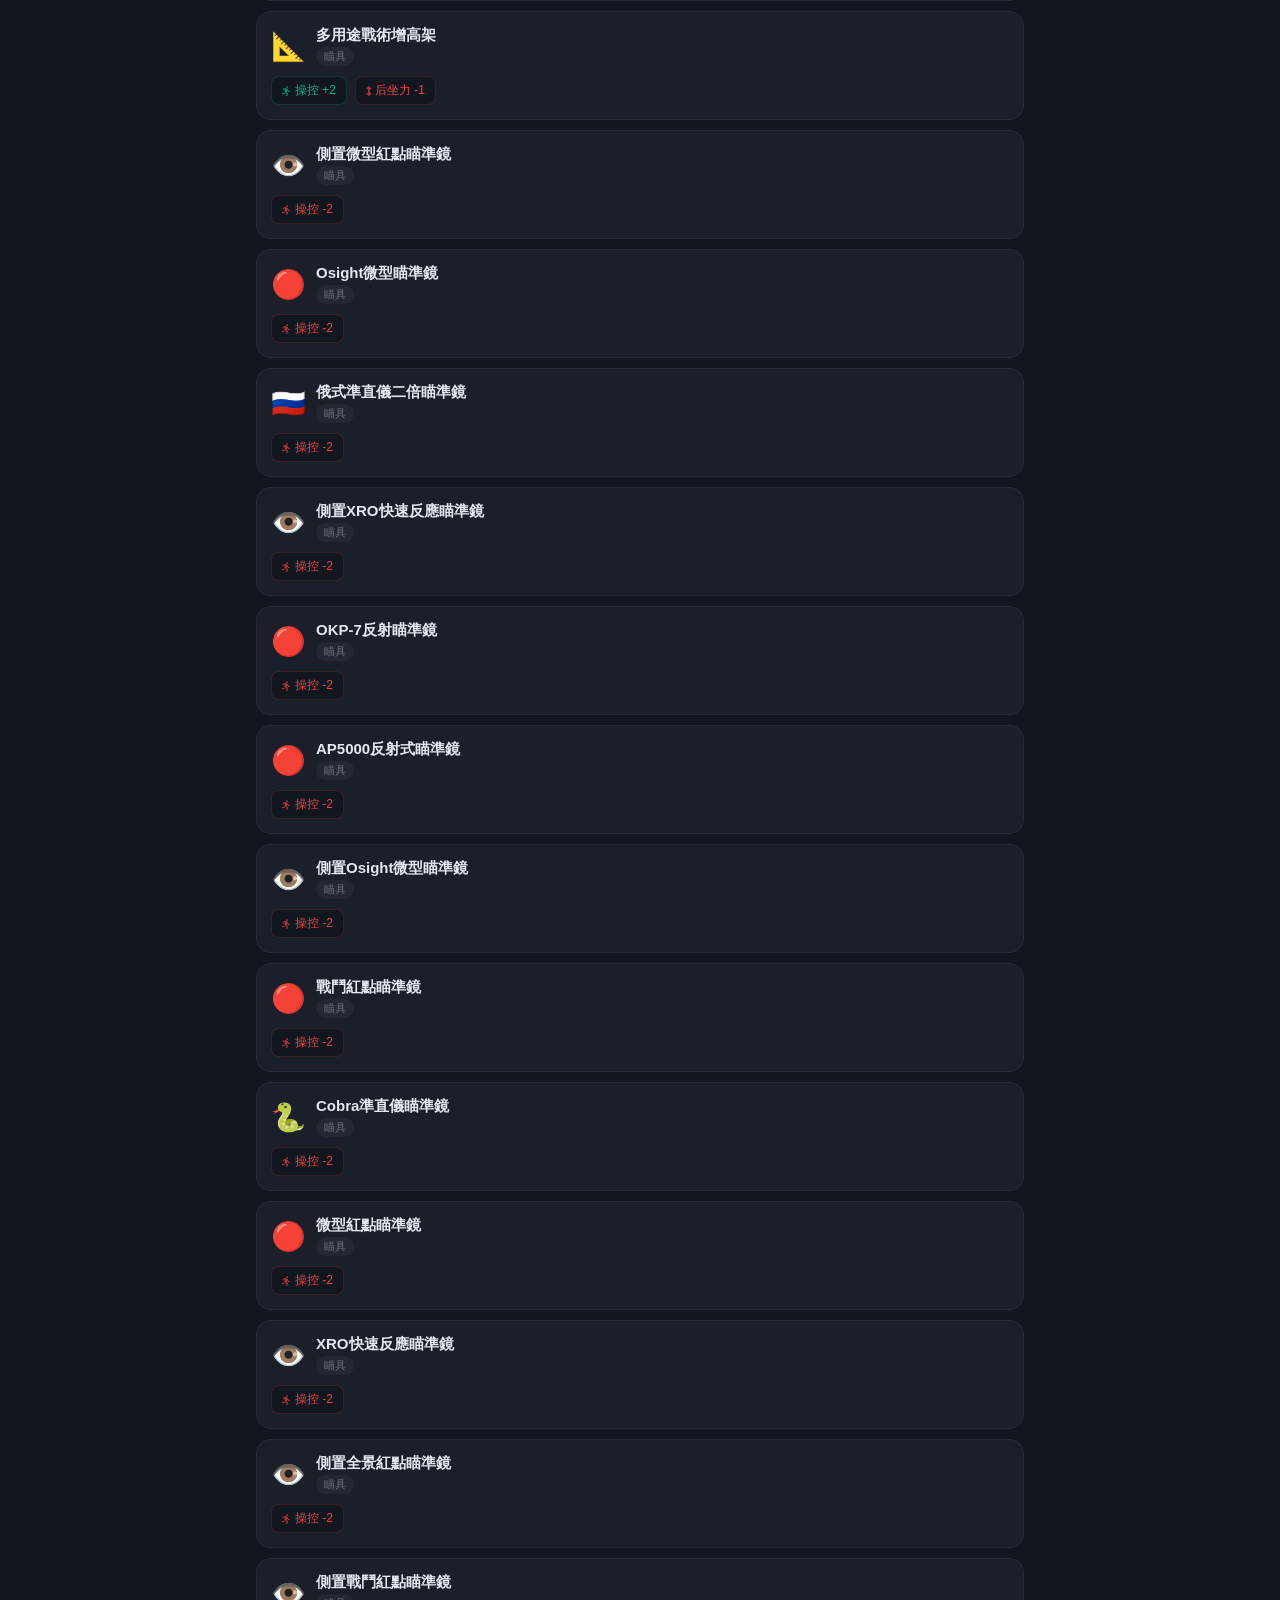
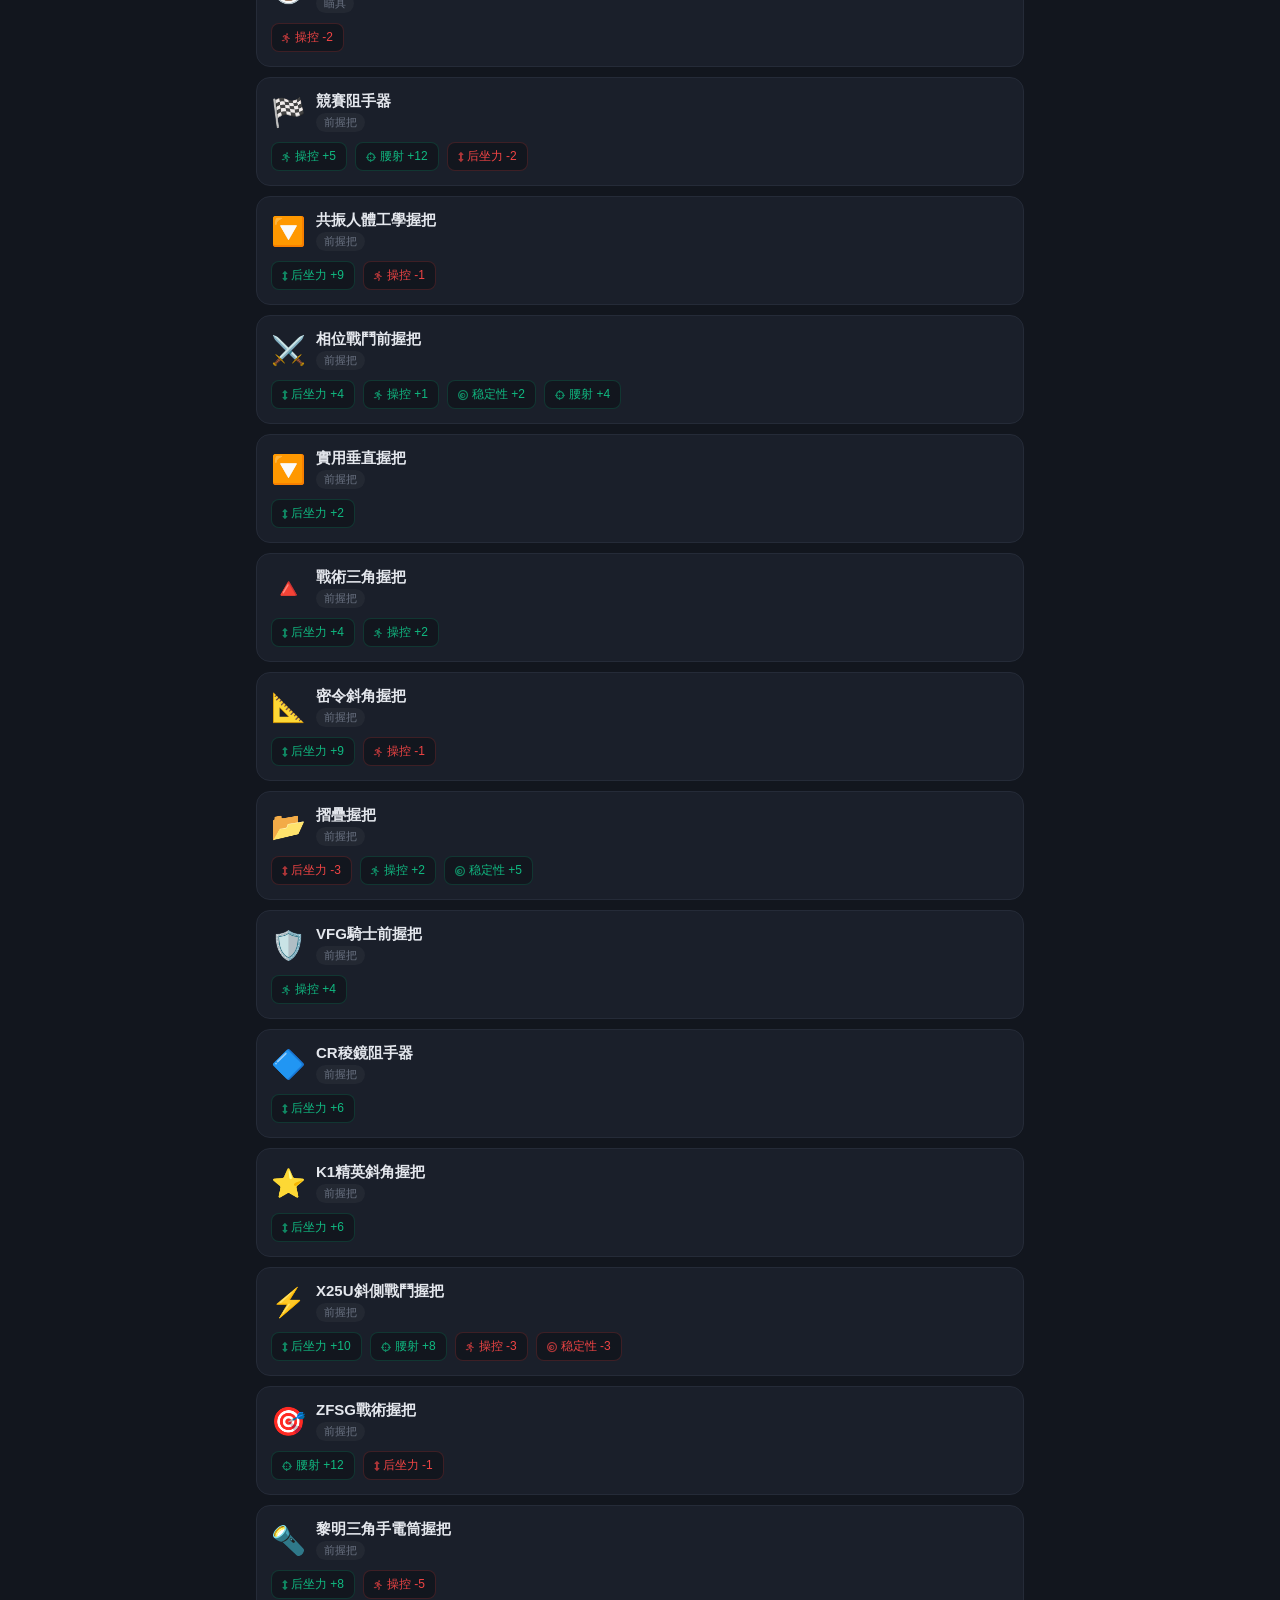
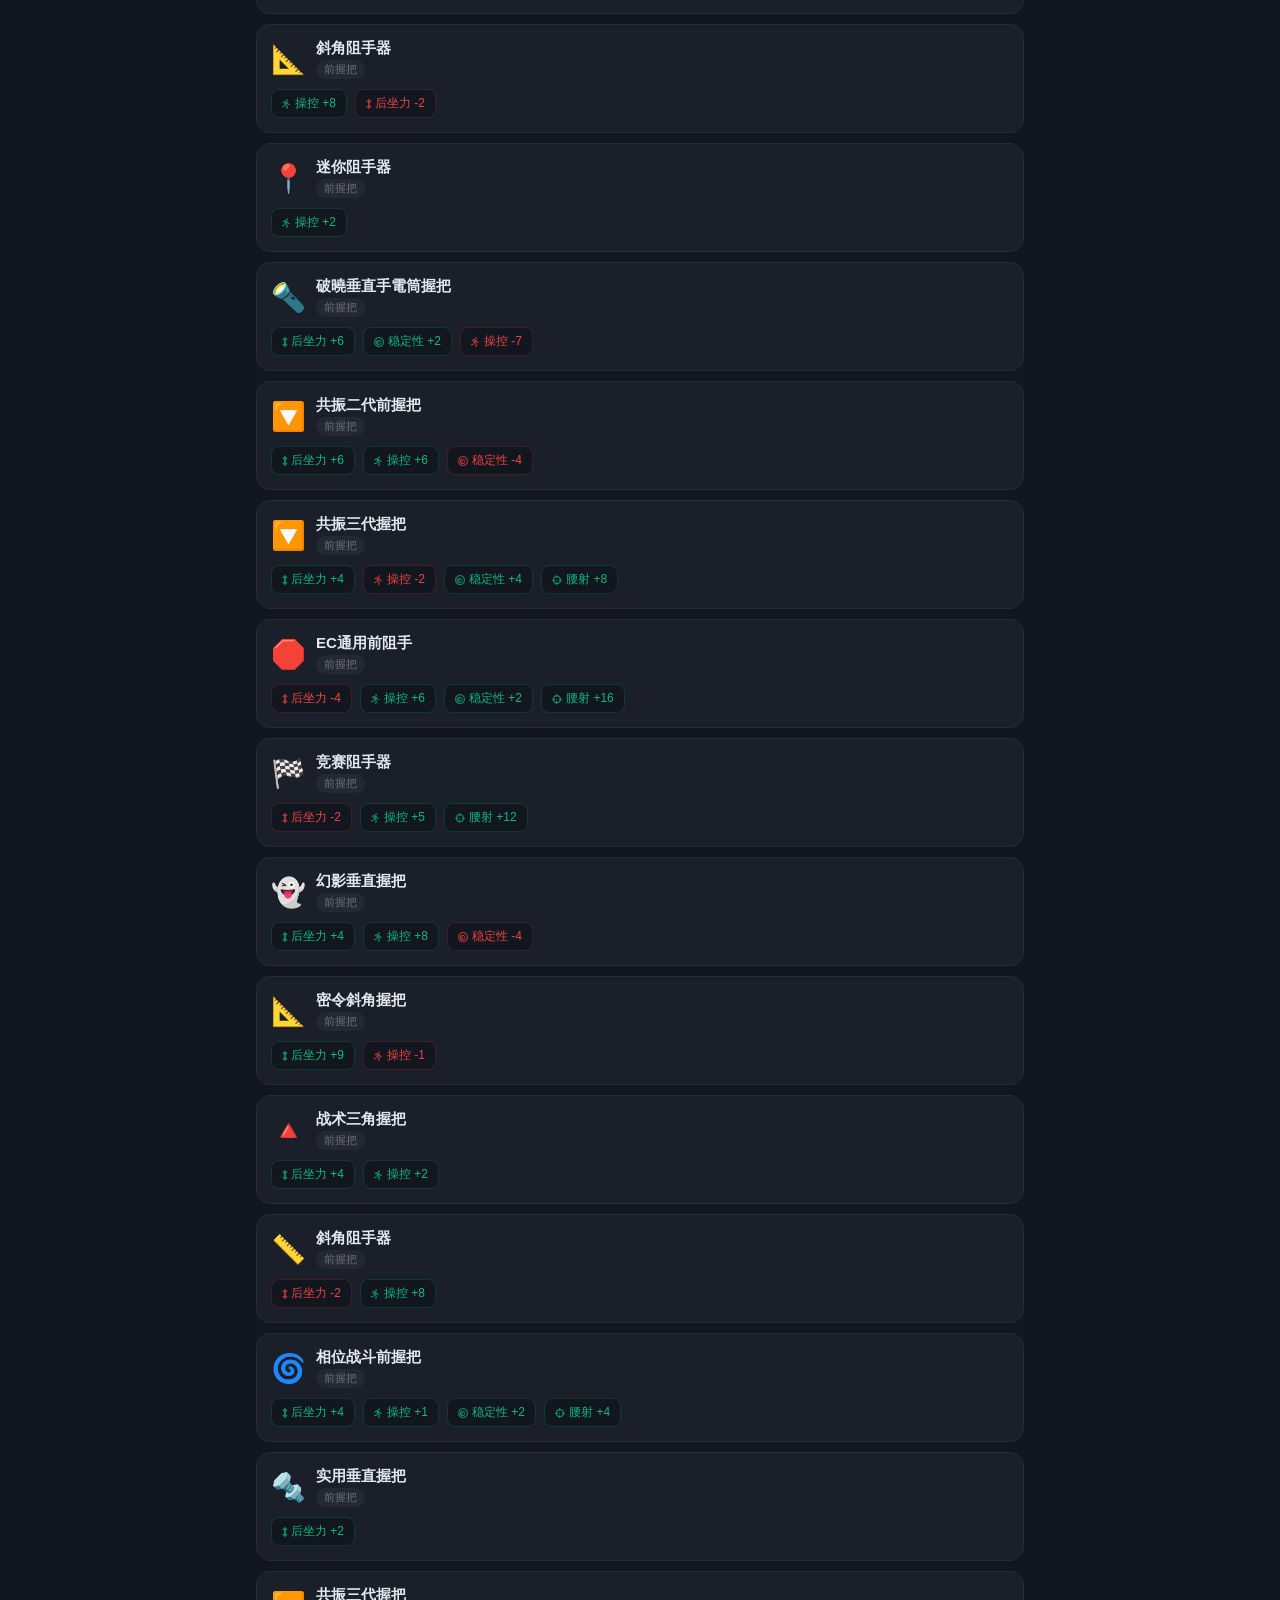
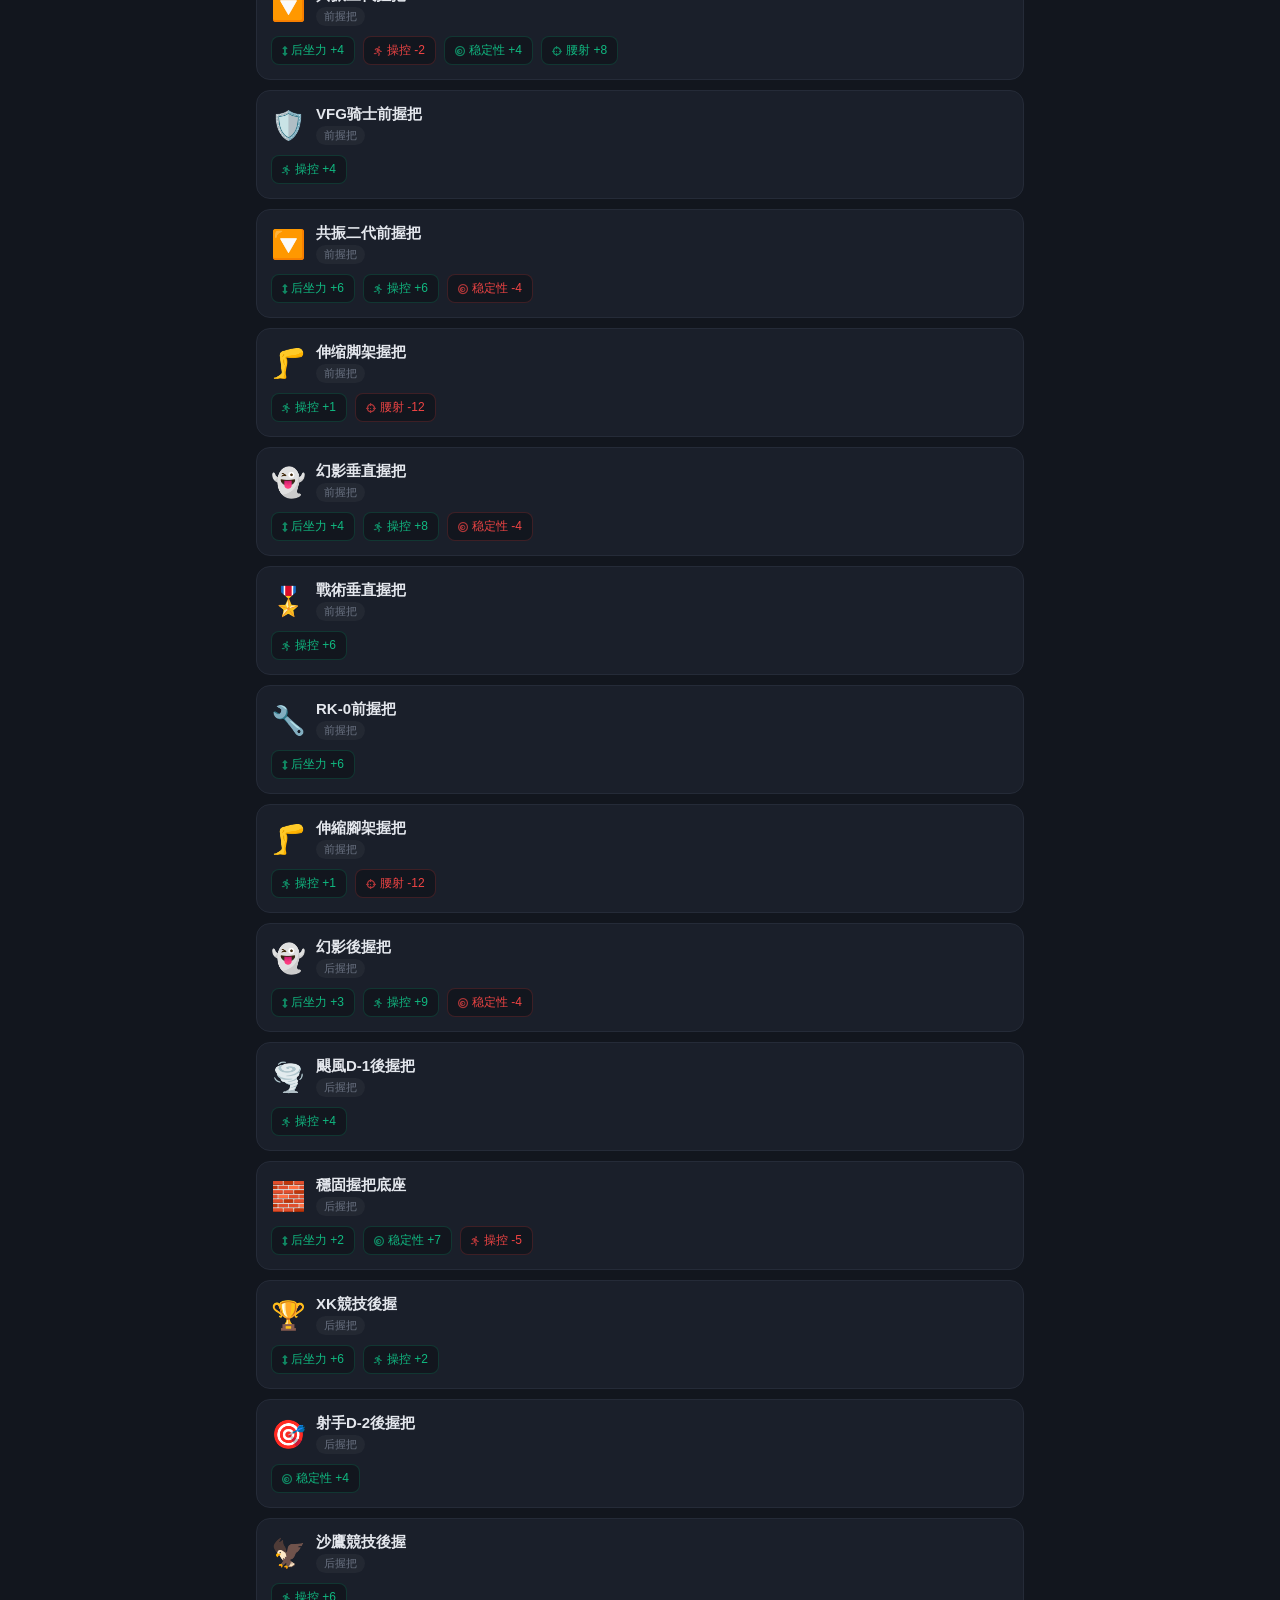
==== commit 78eb8667: "fix: 修复配件兼容性数据，支持66把武器精确配件列表 基于 hpromax_all_data.json 重写 compatibility.js，删除通用 ID 列表  为每把武器生成专属配件兼容列" ====
--- a/wiki.html
+++ b/wiki.html
@@ -10,7 +10,7 @@
         /* 百科页面专用样式 */
         .wiki-header {
             position: sticky; top:0; z-index:100;
-            background: linear-gradient(180deg, rgba(11,15,23,0.98) 0%, rgba(19,26,38,0.95) 100%);
+            background: linear-gradient(180deg, rgba(18,22,30,0.98) 0%, rgba(26,31,42,0.95) 100%);
             backdrop-filter: blur(20px);
             border-bottom: 1px solid var(--border);
             padding: 12px 16px;
@@ -65,7 +65,7 @@
         }
         .category-tab:hover { border-color: var(--border-light); color: var(--text); }
         .category-tab.active {
-            background: rgba(245,158,11,0.12); border-color: var(--accent);
+            background: rgba(124,58,237,0.1); border-color: var(--accent);
             color: var(--accent); box-shadow: 0 0 12px var(--accent-glow);
         }
 
@@ -99,7 +99,7 @@
             background: var(--bg); border: 1px solid var(--border);
             display: flex; align-items: center; gap: 4px;
         }
-        .att-stat-tag.positive { color: var(--success); border-color: rgba(34,197,94,0.2); }
+        .att-stat-tag.positive { color: var(--success); border-color: rgba(16,185,129,0.2); }
         .att-stat-tag.negative { color: var(--danger); border-color: rgba(239,68,68,0.2); }
         .att-stat-tag .stat-icon { font-size: 10px; opacity: 0.7; }
 
@@ -115,7 +115,7 @@
         }
         .tuning-tag {
             font-size: 11px; padding: 4px 10px;
-            background: rgba(245,158,11,0.08); border: 1px solid rgba(245,158,11,0.15);
+            background: rgba(124,58,237,0.08); border: 1px solid rgba(124,58,237,0.15);
             border-radius: 8px; color: var(--accent);
         }
 
@@ -150,7 +150,7 @@
         }
         .mode-tab:hover { border-color: var(--border-light); color: var(--text); }
         .mode-tab.active {
-            background: rgba(245,158,11,0.12); border-color: var(--accent);
+            background: rgba(124,58,237,0.1); border-color: var(--accent);
             color: var(--accent); box-shadow: 0 0 12px var(--accent-glow);
             font-weight: 600;
         }
@@ -194,7 +194,7 @@
         }
         .mini-tag {
             font-size: 11px; padding: 2px 10px;
-            background: rgba(245,158,11,0.08); border: 1px solid rgba(245,158,11,0.15);
+            background: rgba(124,58,237,0.08); border: 1px solid rgba(124,58,237,0.15);
             border-radius: 10px; color: var(--accent);
             white-space: nowrap;
         }
@@ -258,6 +258,11 @@
     (function() {
         // ========== 当前模式 ==========
         let currentMode = 'attachment'; // 'attachment' | 'weapon'
+        let ACCESSORY_IMAGES = {};
+        fetch('data/accessory_images.json')
+            .then(r => r.json())
+            .then(data => { ACCESSORY_IMAGES = data; })
+            .catch(() => {});
 
         // ========== 配件百科数据 ==========
         const slotNameMap = {
@@ -445,8 +450,9 @@
                         </div>`;
                     }).join('');
 
-                const iconHtml = att.img
-                    ? `<img src="${att.img}" alt="${att.name}" style="width:36px;height:36px;border-radius:6px;object-fit:contain;background:rgba(255,255,255,0.05);" onerror="this.style.display='none';this.nextElementSibling.style.display='block';" loading="lazy"><span class="att-card-icon" style="display:none">${att.emoji}</span>`
+                const imgUrl = ACCESSORY_IMAGES[att.name];
+                const iconHtml = imgUrl
+                    ? `<img src="${imgUrl}" alt="${att.name}" style="width:48px;height:48px;border-radius:4px;object-fit:contain;background:rgba(255,255,255,0.05);" onerror="this.style.display='none';this.nextElementSibling.style.display='block';" loading="lazy"><span class="att-card-icon" style="display:none">${att.emoji}</span>`
                     : `<span class="att-card-icon">${att.emoji}</span>`;
 
                 const tuningHtml = (att.tuning && att.tuning.length > 0)
--- a/style.css
+++ b/style.css
@@ -1,19 +1,23 @@
-/* ===== 三角洲改枪工坊 v2.0 ===== */
+/* ===== 三角洲行动 · 改枪工坊 v2.0 ===== */
+/* 设计风格：军事战术风 — 深灰底 + 蓝紫按钮 + 绿色点缀 */
 :root {
-    --bg: #0b0f17;
-    --bg-card: #131a26;
-    --bg-hover: #1a2333;
-    --border: #1e2a3d;
-    --border-light: #2a3a50;
-    --text: #e2e8f0;
-    --text-dim: #6b7a8f;
-    --accent: #f59e0b;
-    --accent-glow: rgba(245,158,11,0.3);
+    --bg: #12161e;
+    --bg-card: #1a1f2a;
+    --bg-hover: #222838;
+    --border: #252b38;
+    --border-light: #333d4e;
+    --text: #e4e7ed;
+    --text-dim: #6a7282;
+    --accent: #7c3aed;
+    --accent-dark: #6d28d9;
+    --accent-glow: rgba(124, 58, 237, 0.25);
     --danger: #ef4444;
-    --success: #22c55e;
+    --danger-glow: rgba(239, 68, 68, 0.2);
+    --success: #10b981;
+    --success-glow: rgba(16, 185, 129, 0.2);
     --info: #3b82f6;
-    --purple: #a855f7;
-    --cyan: #06b6d4;
+    --green: #10b981;
+    --green-glow: rgba(16, 185, 129, 0.15);
 }
 
 * { margin:0; padding:0; box-sizing:border-box; -webkit-tap-highlight-color:transparent; }
@@ -26,25 +30,43 @@
     overflow-x: hidden;
 }
 
+/* 背景纹理 — 微妙的网格线 */
+body::before {
+    content: '';
+    position: fixed; inset: 0; z-index: 0; pointer-events: none;
+    background-image:
+        linear-gradient(rgba(255,255,255,0.015) 1px, transparent 1px),
+        linear-gradient(90deg, rgba(255,255,255,0.015) 1px, transparent 1px);
+    background-size: 40px 40px;
+}
+
 /* ===== 顶部导航 ===== */
 .app-header {
     position: sticky; top:0; z-index:100;
-    background: linear-gradient(180deg, rgba(11,15,23,0.98) 0%, rgba(19,26,38,0.95) 100%);
+    background: linear-gradient(180deg, rgba(18,22,30,0.98) 0%, rgba(26,31,42,0.95) 100%);
     backdrop-filter: blur(20px);
     border-bottom: 1px solid var(--border);
     padding: 12px 16px;
     display: flex; align-items: center; justify-content: space-between;
+    position: relative;
 }
 
 .header-left { display:flex; align-items:center; gap:10px; }
-.logo-icon { font-size:22px; color:var(--accent); }
-.app-header h1 { font-size:18px; font-weight:700; letter-spacing:1px; }
+.logo-icon { font-size:20px; color: var(--green); text-shadow: 0 0 12px var(--green-glow); }
+.app-header h1 {
+    font-size:18px; font-weight:700; letter-spacing:2px;
+    background: linear-gradient(135deg, var(--text), #c0c7d4);
+    -webkit-background-clip: text; -webkit-text-fill-color: transparent;
+    background-clip: text;
+}
 
 .header-right { display:flex; align-items:center; gap:10px; }
 .badge {
-    background: linear-gradient(135deg, var(--accent), #d97706);
-    color:#000; font-size:11px; font-weight:700;
-    padding:4px 10px; border-radius:20px;
+    background: linear-gradient(135deg, var(--accent), var(--accent-dark));
+    color:#fff; font-size:11px; font-weight:700;
+    padding:4px 12px; border-radius:20px;
+    box-shadow: 0 2px 12px var(--accent-glow);
+    letter-spacing: 0.5px;
 }
 .version { font-size:12px; color:var(--text-dim); }
 
@@ -57,16 +79,19 @@
 }
 .btn-wiki:hover {
     color: var(--accent); border-color: var(--accent);
-    background: rgba(245,158,11,0.08);
+    background: rgba(124, 58, 237, 0.08);
+    box-shadow: 0 0 12px var(--accent-glow);
 }
 
 /* ===== 主内容区 ===== */
-.app-main { padding:16px; max-width:800px; margin:0 auto; }
+.app-main { padding:16px; max-width:800px; margin:0 auto; position: relative; z-index: 1; }
 
 .section-label {
-    font-size:14px; font-weight:600; color:var(--text-dim);
+    font-size:14px; font-weight:600; color: var(--text-dim);
     margin-bottom:12px; display:flex; align-items:center; gap:8px;
-}
+    letter-spacing: 0.5px;
+}
+.section-label i { color: var(--green); }
 .section-label .hint { font-size:12px; font-weight:400; color:var(--text-dim); margin-left:auto; }
 
 /* 武器选择区域 */
@@ -87,9 +112,12 @@
     width: 100%; padding: 10px 14px 10px 38px;
     background: var(--bg-card); border: 1px solid var(--border);
     border-radius: 12px; color: var(--text); font-size: 14px;
-    outline: none; transition: border-color 0.2s;
-}
-.weapon-search-box input:focus { border-color: var(--accent); }
+    outline: none; transition: border-color 0.2s, box-shadow 0.2s;
+}
+.weapon-search-box input:focus {
+    border-color: var(--accent);
+    box-shadow: 0 0 0 3px rgba(124, 58, 237, 0.1);
+}
 
 /* 筛选标签 */
 .weapon-filter-tabs {
@@ -107,8 +135,10 @@
 }
 .filter-tab:hover { border-color: var(--border-light); color: var(--text); }
 .filter-tab.active {
-    background: rgba(245,158,11,0.12); border-color: var(--accent);
-    color: var(--accent); box-shadow: 0 0 12px var(--accent-glow);
+    background: rgba(124, 58, 237, 0.1);
+    border-color: var(--accent);
+    color: var(--accent);
+    box-shadow: 0 0 16px var(--accent-glow);
 }
 
 /* 武器网格 */
@@ -121,7 +151,10 @@
 }
 /* 滚动条样式 */
 .weapon-grid::-webkit-scrollbar { width: 4px; }
-.weapon-grid::-webkit-scrollbar-thumb { background: var(--border); border-radius: 2px; }
+.weapon-grid::-webkit-scrollbar-thumb {
+    background: var(--border-light); border-radius: 2px;
+}
+.weapon-grid::-webkit-scrollbar-track { background: transparent; }
 
 /* 武器卡片 */
 .weapon-card {
@@ -135,7 +168,7 @@
 }
 .weapon-card::before {
     content: ''; position: absolute; inset: 0;
-    background: radial-gradient(circle at 50% 0%, rgba(245,158,11,0.08), transparent 70%);
+    background: radial-gradient(circle at 50% 0%, rgba(124, 58, 237, 0.06), transparent 70%);
     opacity: 0; transition: opacity 0.3s;
 }
 .weapon-card:hover::before, .weapon-card.active::before { opacity: 1; }
@@ -145,24 +178,24 @@
 }
 .weapon-card.active {
     border-color: var(--accent);
-    background: linear-gradient(180deg, rgba(245,158,11,0.1) 0%, var(--bg-card) 60%);
-    box-shadow: 0 0 20px var(--accent-glow);
+    background: linear-gradient(180deg, rgba(124, 58, 237, 0.08) 0%, var(--bg-card) 60%);
+    box-shadow: 0 0 24px var(--accent-glow);
 }
 
 .weapon-card .icon { font-size: 28px; margin-bottom: 4px; display: block; }
 .weapon-card .name { font-size: 12px; font-weight: 600; }
 .weapon-card .type { font-size: 10px; color: var(--text-dim); margin-top: 2px; }
-.weapon-card .caliber { font-size: 10px; color: var(--accent); margin-top: 2px; opacity: 0.7; }
+.weapon-card .caliber { font-size: 10px; color: var(--green); margin-top: 2px; opacity: 0.8; }
 .weapon-card .tags { display: flex; gap: 3px; flex-wrap: wrap; justify-content: center; margin-top: 4px; }
 .mini-tag {
     font-size: 9px; padding: 1px 6px;
-    background: rgba(255,255,255,0.05); border-radius: 8px;
+    background: rgba(255,255,255,0.04); border-radius: 8px;
     color: var(--text-dim);
 }
 
 /* ===== 枪械信息卡 ===== */
 .weapon-info-card {
-    background: linear-gradient(135deg, rgba(245,158,11,0.08), rgba(59,130,246,0.05));
+    background: linear-gradient(135deg, rgba(124, 58, 237, 0.06), rgba(16, 185, 129, 0.04));
     border: 1px solid var(--border);
     border-radius: 16px;
     padding: 20px;
@@ -176,11 +209,15 @@
 .weapon-tags { display:flex; gap:6px; flex-wrap:wrap; }
 .tag {
     font-size:11px; padding:3px 10px;
-    background: rgba(255,255,255,0.06);
+    background: rgba(255,255,255,0.04);
     border:1px solid var(--border); border-radius:20px;
     color:var(--text-dim);
 }
-.tag.accent { color:var(--accent); border-color:rgba(245,158,11,0.3); }
+.tag.accent {
+    color: var(--green);
+    border-color: rgba(16, 185, 129, 0.3);
+    background: rgba(16, 185, 129, 0.06);
+}
 
 /* ===== 属性滑块区 ===== */
 .stats-panel { margin-bottom:20px; }
@@ -203,7 +240,7 @@
 .stat-label { display:flex; align-items:center; gap:8px; font-size:14px; font-weight:600; }
 .stat-icon { font-size:16px; }
 .stat-value-box {
-    background: rgba(245,158,11,0.12);
+    background: rgba(124, 58, 237, 0.1);
     color: var(--accent);
     font-size:18px; font-weight:700;
     padding:4px 14px; border-radius:10px;
@@ -214,7 +251,7 @@
 .slider-container { position:relative; height:36px; display:flex; align-items:center; }
 .slider-track {
     position:absolute; left:0; right:0; height:6px;
-    background: var(--bg); border-radius:3px; overflow:hidden;
+    background: rgba(255,255,255,0.06); border-radius:3px; overflow:hidden;
 }
 .slider-fill {
     height:100%; border-radius:3px;
@@ -225,7 +262,7 @@
     width:28px; height:28px;
     background: #fff;
     border-radius:50%;
-    box-shadow: 0 2px 10px rgba(0,0,0,0.4), 0 0 0 4px rgba(245,158,11,0.2);
+    box-shadow: 0 2px 10px rgba(0,0,0,0.4), 0 0 0 4px rgba(124, 58, 237, 0.2);
     cursor: grab; z-index:2;
     transition: box-shadow 0.2s, transform 0.1s;
     display:flex; align-items:center; justify-content:center;
@@ -237,7 +274,7 @@
 .slider-thumb:active {
     cursor: grabbing;
     transform: translate(-50%,-50%) scale(1.15);
-    box-shadow: 0 2px 14px rgba(0,0,0,0.5), 0 0 0 6px rgba(245,158,11,0.3);
+    box-shadow: 0 2px 14px rgba(0,0,0,0.5), 0 0 0 6px rgba(124, 58, 237, 0.35);
 }
 
 .stat-scale {
@@ -257,25 +294,30 @@
     font-size:15px; font-weight:700; cursor:pointer;
     display:flex; align-items:center; justify-content:center; gap:8px;
     transition: all 0.2s; font-family:inherit;
+    letter-spacing: 0.5px;
 }
 .btn-ai {
-    background: linear-gradient(135deg, var(--accent), #d97706);
-    color:#000; box-shadow: 0 4px 20px rgba(245,158,11,0.3);
-}
-.btn-ai:hover { transform:translateY(-2px); box-shadow:0 6px 28px rgba(245,158,11,0.4); }
+    background: linear-gradient(135deg, var(--accent), var(--accent-dark));
+    color:#fff;
+    box-shadow: 0 4px 24px rgba(124, 58, 237, 0.35);
+}
+.btn-ai:hover {
+    transform:translateY(-2px);
+    box-shadow:0 6px 32px rgba(124, 58, 237, 0.45);
+}
 .btn-ai:active { transform:translateY(0); }
 
 .btn-reset {
     background: var(--bg-card); color:var(--text);
     border:1px solid var(--border);
 }
-.btn-reset:hover { border-color:var(--border-light); }
+.btn-reset:hover { border-color:var(--accent); color: var(--accent); }
 
 /* ===== 加载遮罩 ===== */
 .loading-mask {
     position:fixed; inset:0; z-index:200;
-    background: rgba(11,15,23,0.9);
-    backdrop-filter:blur(10px);
+    background: rgba(18,22,30,0.92);
+    backdrop-filter:blur(12px);
     display:flex; flex-direction:column;
     align-items:center; justify-content:center; gap:16px;
 }
@@ -284,6 +326,7 @@
     border:3px solid var(--border);
     border-top-color: var(--accent);
     animation: spin 0.8s linear infinite;
+    box-shadow: 0 0 20px var(--accent-glow);
 }
 .loading-mask p { color:var(--text-dim); font-size:14px; }
 
@@ -301,10 +344,12 @@
     margin-bottom:16px;
 }
 .result-header h2 { font-size:16px; display:flex; align-items:center; gap:8px; }
+.result-header h2 i { color: var(--green); }
 .match-score {
     font-size:13px; font-weight:700; color:var(--success);
-    background: rgba(34,197,94,0.1);
-    padding:4px 12px; border-radius:20px;
+    background: rgba(16, 185, 129, 0.1);
+    padding:4px 14px; border-radius:20px;
+    border: 1px solid rgba(16, 185, 129, 0.2);
 }
 
 /* 配件网格 */
@@ -324,6 +369,13 @@
     animation: slotAppear 0.3s ease;
 }
 .attachment-item:hover { border-color: var(--border-light); }
+.attachment-item.filled {
+    cursor: pointer;
+}
+.attachment-item.filled:hover {
+    border-color: var(--accent);
+    box-shadow: 0 0 16px var(--accent-glow);
+}
 
 .att-icon { font-size:24px; margin-bottom:6px; display:block; }
 .att-slot { font-size:10px; color:var(--text-dim); text-transform:uppercase; letter-spacing:1px; }
@@ -345,7 +397,10 @@
     background: var(--bg);
     border-radius: 10px; padding: 10px;
     text-align:center;
-}
+    border: 1px solid transparent;
+    transition: border-color 0.2s;
+}
+.final-stat:hover { border-color: var(--border); }
 .final-stat-name { font-size:11px; color:var(--text-dim); }
 .final-stat-value { font-size:16px; font-weight:700; margin-top:2px; }
 .final-stat-value.good { color:var(--success); }
@@ -371,16 +426,20 @@
     transition: all 0.2s;
 }
 .btn-copy:hover { border-color:var(--accent); color:var(--accent); }
-.btn-copy.copied { background:var(--success); color:#fff; border-color:var(--success); }
+.btn-copy.copied {
+    background: var(--success); color:#fff; border-color:var(--success);
+    box-shadow: 0 0 16px var(--success-glow);
+}
 .code-tip { font-size:11px; color:var(--text-dim); margin-top:8px; text-align:center; }
 
 /* ===== Toast ===== */
 .toast {
     position:fixed; bottom:80px; left:50%; transform:translateX(-50%) translateY(100px);
-    background: var(--bg-card); border:1px solid var(--border);
+    background: var(--bg-card); border:1px solid var(--accent);
     padding:12px 24px; border-radius:24px; font-size:14px;
     opacity:0; pointer-events:none; z-index:300;
     transition: all 0.3s ease;
+    box-shadow: 0 4px 20px var(--accent-glow);
 }
 .toast.show { opacity:1; transform:translateX(-50%) translateY(0); }
 
@@ -449,8 +508,249 @@
 }
 .tuning-btn:hover { border-color: var(--accent); color: var(--accent); }
 .tuning-btn.active {
-    background: rgba(245,158,11,0.12);
+    background: rgba(124, 58, 237, 0.1);
     border-color: var(--accent);
     color: var(--accent);
+    box-shadow: 0 0 16px var(--accent-glow);
+}
+
+/* ===== 空槽位卡片 ===== */
+.attachment-item.empty {
+    border-style: dashed;
+    border-color: var(--border);
+    opacity: 0.55;
+    cursor: pointer;
+}
+.attachment-item.empty:hover {
+    border-color: var(--accent);
+    opacity: 1;
+    background: rgba(124, 58, 237, 0.04);
+}
+.attachment-item .empty-slot-icon {
+    font-size: 28px;
+    color: var(--text-dim);
+    display: block;
+    margin-bottom: 4px;
+    transition: color 0.2s;
+}
+.attachment-item.empty:hover .empty-slot-icon {
+    color: var(--accent);
+}
+.attachment-item .empty-hint {
+    font-size: 10px;
+    color: var(--text-dim);
+    margin-top: 4px;
+}
+.attachment-item .att-actions {
+    display: flex;
+    gap: 6px;
+    justify-content: center;
+    margin-top: 6px;
+}
+.att-actions .btn-att-action {
+    background: var(--bg-card);
+    border: 1px solid var(--border);
+    border-radius: 6px;
+    padding: 3px 8px;
+    font-size: 10px;
+    color: var(--text-dim);
+    cursor: pointer;
+    font-family: inherit;
+    transition: all 0.2s;
+}
+.att-actions .btn-att-action:hover {
+    border-color: var(--accent);
+    color: var(--accent);
+}
+.att-actions .btn-att-action.danger:hover {
+    border-color: var(--danger);
+    color: var(--danger);
+}
+
+/* ===== 槽位选择弹窗 ===== */
+.slot-picker-overlay {
+    position: fixed;
+    inset: 0;
+    background: rgba(0,0,0,0.75);
+    backdrop-filter: blur(4px);
+    z-index: 1000;
+    display: flex;
+    align-items: center;
+    justify-content: center;
+    animation: fadeIn 0.2s ease;
+}
+.slot-picker {
+    background: var(--bg-card);
+    border: 1px solid var(--border);
+    border-radius: 16px;
+    width: 90%;
+    max-width: 500px;
+    max-height: 70vh;
+    display: flex;
+    flex-direction: column;
+    animation: slideUp 0.25s ease;
+    box-shadow: 0 16px 48px rgba(0,0,0,0.5);
+}
+.slot-picker-header {
+    display: flex;
+    align-items: center;
+    justify-content: space-between;
+    padding: 16px 20px;
+    border-bottom: 1px solid var(--border);
+}
+.slot-picker-header h3 {
+    font-size: 16px;
+    font-weight: 600;
+    color: var(--text);
+}
+.slot-picker-close {
+    background: none;
+    border: none;
+    color: var(--text-dim);
+    font-size: 24px;
+    cursor: pointer;
+    padding: 0 4px;
+    line-height: 1;
+    transition: color 0.2s;
+}
+.slot-picker-close:hover { color: var(--danger); }
+
+.slot-picker-search {
+    display: flex;
+    align-items: center;
+    gap: 8px;
+    padding: 10px 16px;
+    border-bottom: 1px solid var(--border);
+    background: var(--bg);
+}
+.slot-picker-search i {
+    color: var(--text-dim);
+    font-size: 14px;
+}
+.slot-picker-search input {
+    flex: 1;
+    background: transparent;
+    border: none;
+    color: var(--text);
+    font-size: 14px;
+    outline: none;
+    font-family: inherit;
+}
+.slot-picker-search input::placeholder {
+    color: var(--text-dim);
+}
+
+.slot-picker-list {
+    overflow-y: auto;
+    padding: 8px;
+    display: flex;
+    flex-direction: column;
+    gap: 4px;
+    max-height: 50vh;
+}
+.slot-picker-list::-webkit-scrollbar { width: 4px; }
+.slot-picker-list::-webkit-scrollbar-thumb {
+    background: var(--border-light); border-radius: 2px;
+}
+.slot-picker-empty {
+    text-align: center;
+    color: var(--text-dim);
+    padding: 40px 20px;
+    font-size: 14px;
+}
+.slot-picker-item {
+    display: flex;
+    align-items: center;
+    gap: 12px;
+    padding: 10px 14px;
+    border-radius: 10px;
+    cursor: pointer;
+    border: 1px solid transparent;
+    transition: all 0.15s;
+    background: var(--bg);
+}
+.slot-picker-item:hover {
+    border-color: var(--accent);
+    background: rgba(124, 58, 237, 0.05);
+}
+.slot-picker-item.selected {
+    border-color: var(--accent);
+    background: rgba(124, 58, 237, 0.08);
     box-shadow: 0 0 12px var(--accent-glow);
 }
+.slot-picker-item .picker-icon {
+    font-size: 22px;
+    width: 36px;
+    text-align: center;
+    flex-shrink: 0;
+}
+.slot-picker-item .picker-info {
+    flex: 1;
+    min-width: 0;
+}
+.slot-picker-item .picker-name {
+    font-size: 13px;
+    font-weight: 600;
+    color: var(--text);
+}
+.slot-picker-item .picker-stats {
+    font-size: 11px;
+    color: var(--success);
+    display: flex;
+    gap: 6px;
+    flex-wrap: wrap;
+    margin-top: 2px;
+}
+.slot-picker-item .picker-stats span.negative {
+    color: var(--danger);
+}
+.slot-picker-item .picker-none {
+    font-size: 11px;
+    color: var(--text-dim);
+    margin-top: 2px;
+}
+.slot-picker-item .picker-check {
+    color: var(--accent);
+    font-size: 18px;
+    flex-shrink: 0;
+}
+
+/* ===== 配件百科页 ===== */
+.wiki-item {
+    background: var(--bg-card);
+    border: 1px solid var(--border);
+    border-radius: 12px;
+    padding: 14px;
+    transition: border-color 0.2s;
+}
+.wiki-item:hover { border-color: var(--border-light); }
+.wiki-item .wiki-header {
+    display: flex; align-items: center; gap: 12px; margin-bottom: 8px;
+}
+.wiki-item .wiki-icon { font-size: 24px; }
+.wiki-item .wiki-name { font-size: 14px; font-weight: 600; }
+.wiki-item .wiki-type { font-size: 11px; color: var(--text-dim); }
+.wiki-item .wiki-stats { font-size: 12px; line-height: 1.6; }
+
+.wiki-nav-btn {
+    padding: 6px 14px;
+    background: var(--bg-card); border: 1px solid var(--border);
+    border-radius: 20px; color: var(--text-dim); font-size: 12px;
+    cursor: pointer; transition: all 0.2s; font-family: inherit;
+}
+.wiki-nav-btn:hover { border-color: var(--border-light); color: var(--text); }
+.wiki-nav-btn.active {
+    background: rgba(124, 58, 237, 0.1);
+    border-color: var(--accent); color: var(--accent);
+}
+
+/* ===== 键盘快捷键提示 ===== */
+kbd {
+    background: var(--bg);
+    border: 1px solid var(--border);
+    border-radius: 4px;
+    padding: 1px 6px;
+    font-size: 11px;
+    font-family: inherit;
+    color: var(--text-dim);
+}
